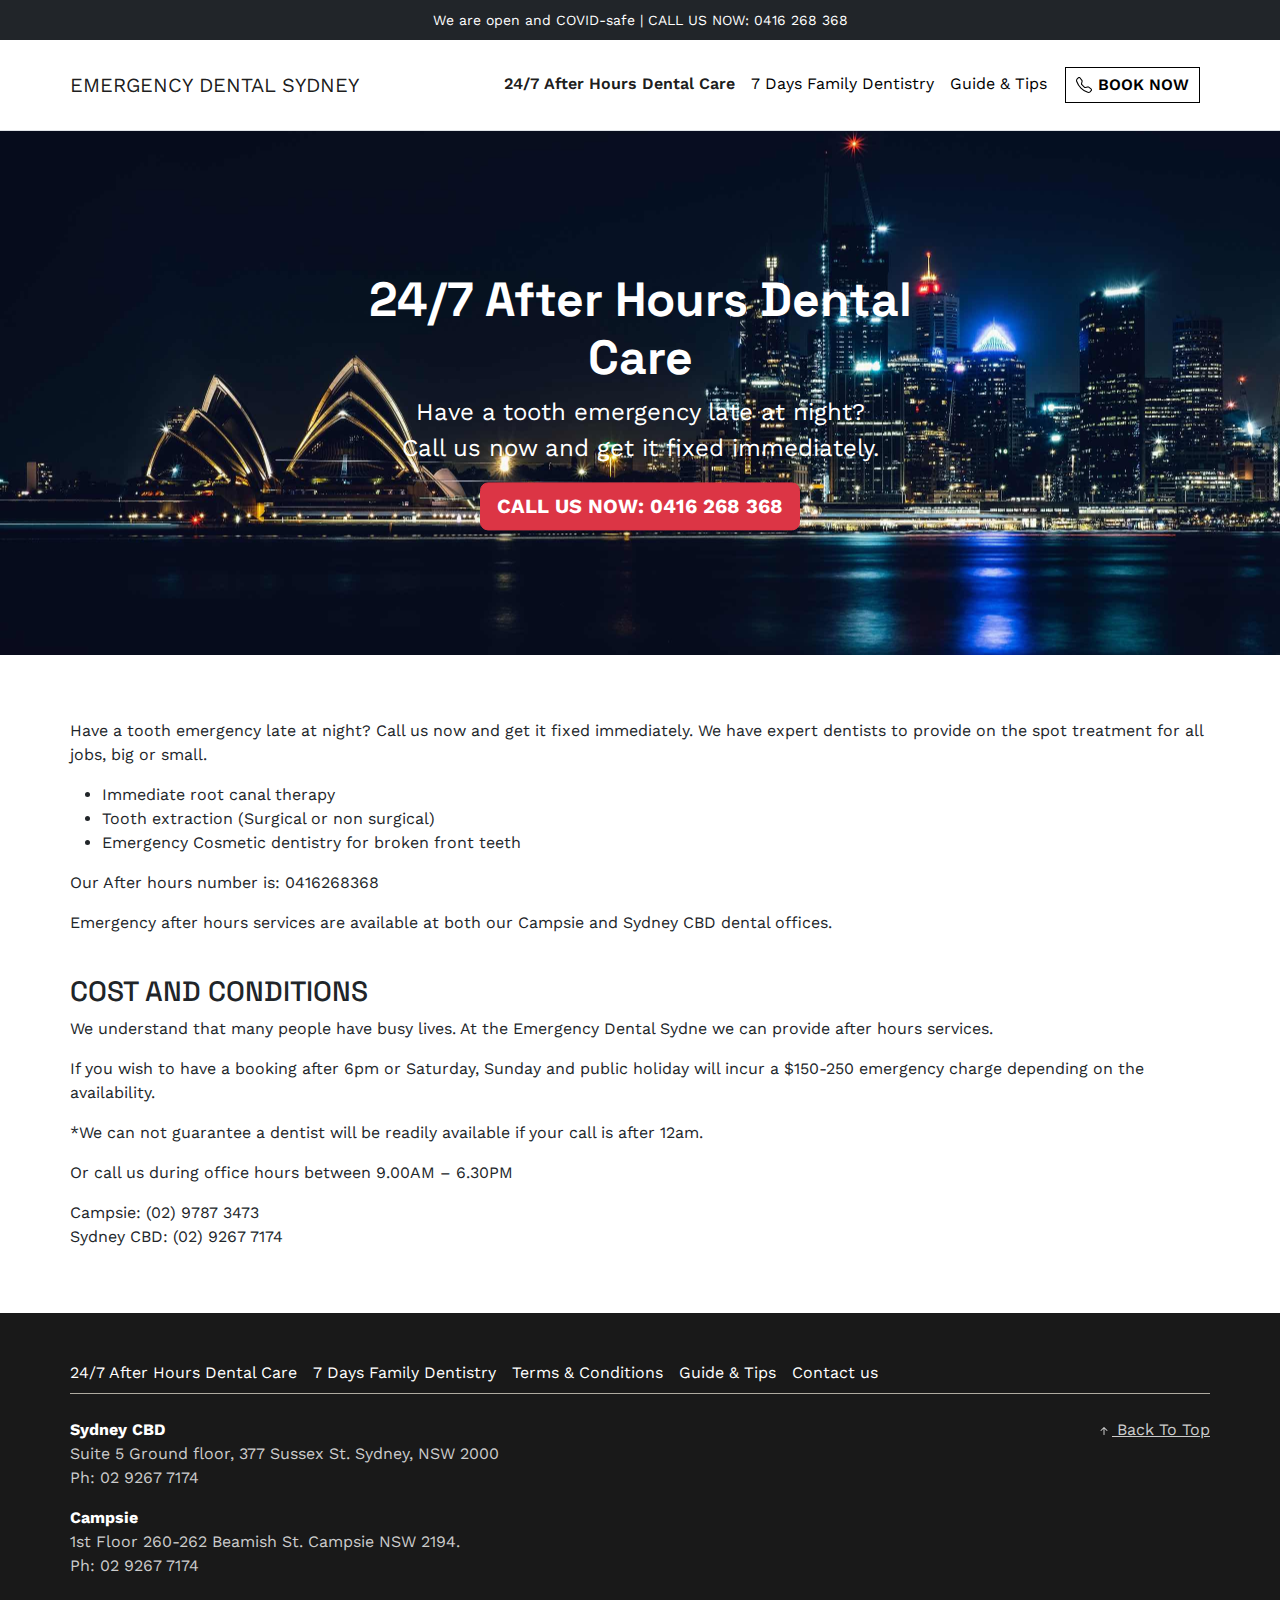
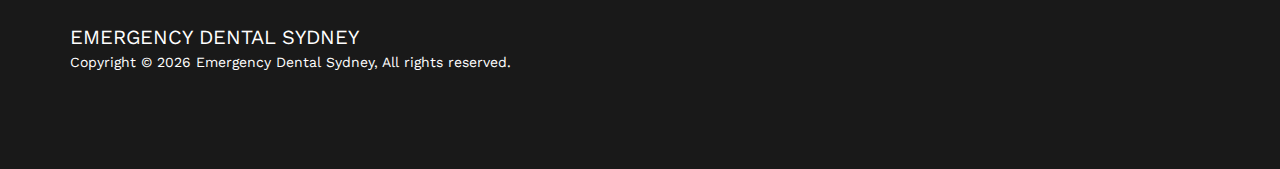
==== index.html @ 26664f51 "Remove swiper js" ====
<!DOCTYPE html>
<html lang="en" prefix="og: http://ogp.me/ns#">
  <head>
    <meta charset="utf-8">
    <meta name="viewport" content="width=device-width, initial-scale=1, shrink-to-fit=no">
    <!-- Site info -->
    <title>Emergency Dental Sydney</title>
    <meta property="og:title" content="Emergency Dental Sydney" />
    <meta property="og:site_name" content="Emergency Dental Sydney" />
    <meta property="og:description" name="description" content="Write an awesome description for your new site here. You can edit this line in _config.yml. It will appear in your document head meta (for Google search results) and in your feed.xml site description." />
    <meta property="og:url" content="https://emergencydentalsydney.com.au/" />
    <meta property="og:type" content="" />
    <meta name="twitter:card" content="summary"/>
    <link rel="canonical" href="https://emergencydentalsydney.com.au/" />
    <!-- Begin Jekyll SEO tag v2.8.0 -->
    <title>Emergency Dental Sydney | Write an awesome description for your new site here. You can edit this line in _config.yml. It will appear in your document head meta (for Google search results) and in your feed.xml site description.</title>
    <meta name="generator" content="Jekyll v4.2.2" />
    <meta property="og:title" content="Emergency Dental Sydney" />
    <meta property="og:locale" content="en_US" />
    <meta name="description" content="Write an awesome description for your new site here. You can edit this line in _config.yml. It will appear in your document head meta (for Google search results) and in your feed.xml site description." />
    <meta property="og:description" content="Write an awesome description for your new site here. You can edit this line in _config.yml. It will appear in your document head meta (for Google search results) and in your feed.xml site description." />
    <link rel="canonical" href="https://emergencydentalsydney.com.au/" />
    <meta property="og:url" content="https://emergencydentalsydney.com.au/" />
    <meta property="og:site_name" content="Emergency Dental Sydney" />
    <meta property="og:type" content="website" />
    <meta name="twitter:card" content="summary" />
    <meta property="twitter:title" content="Emergency Dental Sydney" />
    <script type="application/ld+json">
      {"@context":"https://schema.org","@type":"WebSite","description":"Write an awesome description for your new site here. You can edit this line in _config.yml. It will appear in your document head meta (for Google search results) and in your feed.xml site description.","headline":"Emergency Dental Sydney","name":"Emergency Dental Sydney","url":"https://emergencydentalsydney.com.au/"}
    </script>
    <!-- End Jekyll SEO tag -->
    <meta property="og:image" content="https://emergencydentalsydney.com.au/assets/brand/thumbnail.png">
    <link rel="apple-touch-icon" href="https://emergencydentalsydney.com.au/assets/brand/apple-touch-icon.png">
    <link rel="shortcut icon" href="https://emergencydentalsydney.com.au/assets/brand/favicon.png">
    <!-- Style -->
    <link rel="stylesheet" href="./assets/styles/bootstrap.min.css?v=5.2.2">
    <link rel="stylesheet" href="./assets/styles/style.css?v=1673705295">
    <meta name="robots" content="noindex, nofollow"><!-- Google tag (gtag.js) -->
    <script async src="https://www.googletagmanager.com/gtag/js?id="></script>
    <script>
      window.dataLayer = window.dataLayer || [];
      function gtag() { dataLayer.push(arguments); }
      gtag('js', new Date());
      gtag('config', '');
    </script>
  </head>
  <body id="top" class="  " data-title="" data-template="home">
    <!-- TOP HEADER USP -->
    <div class="top-header-usp navbar navbar-dark bg-dark">
      <div class="container">
        <a class="nav-link text-white m-auto" href="#"><small>We are open and COVID-safe | CALL US NOW: 0416 268 368</small></a>
      </div>
    </div>
  </div>
  <!-- /.top-header-usp -->
  <!-- GLOBAL HEADER -->
  <header id="globalHeader" class="navbar navbar-expand-xl py-4 border-bottom" aria-label="navbar">
    <div class="container">
      <!-- Logo -->
      <div class="navbar-header">
        <a class="navbar-brand" href="https://emergencydentalsydney.com.au">
          <!-- <img class="navbar-brand-logo" src="./assets/brand/logo.png?v1673705295" width="120" height="" alt="Emergency Dental Sydney"> -->
          <strong>Emergency Dental Sydney</strong>
        </a>
      </div>
      <!-- /.navbar-header -->
      <!-- Mobile menu trigger -->
      <button class="navbar-toggler" type="button" data-bs-toggle="offcanvas" data-bs-target="#globalHeaderNav" aria-controls="globalHeaderNav">
        <span class="navbar-toggler-icon"></span>
      </button>
      <!-- Global Navigation -->
      <nav id="globalHeaderNav" class="offcanvas offcanvas-end" tabindex="-1"  aria-labelledby="globalHeaderNavLabel">
        <div class="offcanvas-header">
          <a class="navbar-brand offcanvas-title" id="globalHeaderNavLabel" href="https://emergencydentalsydney.com.au">Emergency Dental Sydney</a>
          <button type="button" class="btn-close" data-bs-dismiss="offcanvas" aria-label="Close"></button>
        </div>
        <!-- /.offcanvas-header -->
        <div class="offcanvas-body">
          <ul class="navbar-nav justify-content-end flex-grow-1">
            <li class="nav-item"  data-active-item="active" ><a class="nav-link" href="/">24/7 After Hours Dental Care</a></li>
            <li class="nav-item" ><a class="nav-link" href="/services/">7 Days Family Dentistry</a></li>
            <li class="nav-item" ><a class="nav-link" href="/support/">Guide &amp; Tips</a></li>
            <li class="nav-item" ><a class="nav-link" href="/contact/">Contact us</a></li>
          </ul>
          <!-- <a class="nav-link booking" href="tel:+61416268368">Book Now</a> -->
        </div>
        <!-- /.offcanvas-body -->
      </nav><!-- /.offcanvas -->
    </div>
    <!-- /.container -->
  </header>
  <style>
    [data-template="home"] .navbar .nav-item__home a,
    .navbar [data-active-item="active"] a {
      color: var(--bs-navbar-active-color);
    }
  </style>
  <div id="masterWrap" class="master-wrap">
    <main id="main" class="main">
      <div class="home-content">
        <div class="home-hero">
          <div class="container">
            <div class="home-hero__text-box">
              <h1 class="display-5 fw-bold">24/7 After Hours Dental Care</h1>
              <p class="fs-4">Have a tooth emergency late at night? <br>
                 Call us now and get it fixed immediately.</p>
              <a class="btn btn-danger btn-lg" href="tel:+416268368"><strong>CALL US NOW: 0416 268 368</strong></a>
            </div>
          </div>
          <figure class="home-hero__background">
            <img class="image_01" src="/assets/images/eds-home-banner-01.jpg" width=" 100%"alt="Sydney">
            <!-- <img class="image_02" src="/assets/images/eds-home-banner-02.jpg" width=" 100%"alt="Sydney"> -->
          </figure>
        </div>
        <div class="container py-5">
          <p>Have a tooth emergency late at night? Call us now and get it fixed immediately. We have expert dentists to provide on the spot treatment for all jobs, big or small.</p>
          <ul>
            <li>Immediate root canal therapy</li>
            <li>Tooth extraction  (Surgical or non surgical)</li>
            <li>Emergency Cosmetic dentistry for broken front teeth</li>
          </ul>
          <p>Our After hours number is: 0416268368</p>
          <p>Emergency after hours services are available at both our Campsie and Sydney CBD dental offices.</p>
          <br>
          <h3>COST AND CONDITIONS</h3>
          <p>We understand that many people have busy lives. At the Emergency Dental Sydne we can provide after hours services.</p>
          <p>If you wish to have a booking after 6pm or Saturday, Sunday and public holiday will incur a $150-250 emergency charge depending on the availability.</p>
          <p>*We can not guarantee a dentist will be readily available if your call is after 12am.</p>
          <p>Or call us during office hours between 9.00AM – 6.30PM</p>
          <p>Campsie: (02) 9787 3473<br>
            Sydney CBD: (02) 9267 7174</p>
        </div>
      </div>
      <!-- /.home-content -->
    </main><!-- /#master-wrap -->
  </div>
  <!-- /#master-wrap -->
  <footer id="globalFooter" class="globalFooter py-5 ma-5">
    <div class="globalFooter__container container">
      <div class="row">
        <div class="col-12">
          <div class="footer-menu">
            <ul class="nav globalFooter__nav">
              <li class="nav-item"><a class="nav-link px-2" href="/"  data-active-item="active" >24/7 After Hours Dental Care</a></li>
              <li class="nav-item"><a class="nav-link px-2" href="/services/" >7 Days Family Dentistry</a></li>
              <li class="nav-item"><a class="nav-link px-2" href="/terms/" >Terms &amp; Conditions</a></li>
              <li class="nav-item"><a class="nav-link px-2" href="/support/" >Guide &amp; Tips</a></li>
              <li class="nav-item"><a class="nav-link px-2" href="/contact/" >Contact us</a></li>
            </ul>
          </div>
        </div>
      </div>
      <!-- /.row -->
    </div>
    <!-- /.container -->
    <div class="container">
      <div class="col-12 border-top py-4 my-2">
        <div class="row">
          <div class="globalFooter__note col-lg-8">
            <address class="address__sydney">
              <strong>Sydney CBD</strong><br>
              Suite 5 Ground floor, 377 Sussex St. Sydney, NSW 2000<br>
              Ph: 02 9267 7174
            </address>
            <address class="address__campsie">
              <strong>Campsie</strong><br>
              1st Floor 260-262 Beamish St. Campsie NSW 2194.<br>
              Ph: 02 9267 7174
            </address>
            <a class="footer-logo" href="https://emergencydentalsydney.com.au">Emergency Dental Sydney</a>
            <p class="site-copyright">Copyright &copy; <script>
                document.write(/\d{4}/.exec(Date())[0])
              </script> Emergency Dental Sydney<span>, All rights reserved.</span></p>
          </div>
          <div class="globalFooter__backTop col-lg-4 text-center text-lg-end">
            <a href="#top">
              <svg xmlns="http://www.w3.org/2000/svg" width="16" height="16" fill="currentColor" class="bi bi-arrow-up-short" viewBox="0 0 16 16">
                <path fill-rule="evenodd" d="M8 12a.5.5 0 0 0 .5-.5V5.707l2.146 2.147a.5.5 0 0 0 .708-.708l-3-3a.5.5 0 0 0-.708 0l-3 3a.5.5 0 1 0 .708.708L7.5 5.707V11.5a.5.5 0 0 0 .5.5z"/>
              </svg>
              Back To Top
            </a>
          </div>
        </div>
        <!-- /.row -->
      </div>
    </div>
    <!-- /.container -->
  </footer>
  <!-- Vendor Scripts -->
  <script src="./assets/scripts/vendor/bootstrap.min.js" type="text/javascript" charset="utf-8"></script>
  <!-- Animation -->
  <script src="./assets/scripts/vendor/aos.js" type="text/javascript" charset="utf-8"></script>
  <script src="./assets/scripts/vendor/rellax.min.js" type="text/javascript" charset="utf-8"></script>
  <script src="./assets/scripts/vendor/smooth-scroll.min.js" type="text/javascript" charset="utf-8"></script>
  <!-- Lazyload -->
  <script src="./assets/scripts/vendor/lazyload.min.js" type="text/javascript" charset="utf-8"></script>
  <!-- Custom Script -->
  <script src="./assets/scripts/main.js?v1673705295" type="text/javascript" charset="utf-8"></script>
</body>
</html>
---- assets/styles/style.css ----
@import url("https://fonts.googleapis.com/css2?family=DM+Sans:wght@400;700&family=Space+Grotesk:wght@300;400;600&family=Work+Sans:wght@400;600&display=swap");
body {
font-family: 'Work Sans', sans-serif;
}
h1, h2, h3, h4, h5, h6,
.global-logo, .navbar-toggler {
font-family: 'Space Grotesk', sans-serif;
}
/* ==========================================================================
GUIDE
===========================================================================
WebP: Does not work on Safari 15. Only Big Sur+ will work.
Must include <type="image/webp"> to make fallback working
  <type="image/jpeg"> is correct one, <type="image/jpg"> does not work on Safari.
      Responsive image treatment:
      !Only use WebP for large desktop screen.
      1. max-width: Mobile - Always @2x and JPG. Old iOS does not load WebP.
      2. min-width: Large desktop - Use WebP for large image
      3. <img>:     Fallback - Use high quality or @2x image. Only old browsers (and Safari) will load this.
      ========================================================================== */
      /* ==========================================================================
      BOOTSTRAP GRID SYSTEM OVERRIDE
      ===========================================================================
      Default: Breakpoint  |  Content width
      sm:         576px  |  540px
      md:         768px  |  720px
      lg:         992px  |  960px
      xl:        1200px  |  1140px
      xxl:       1400px  |  1320px
      Add-on:
      3xl:       1800px  |  1400px
      4xl:       2500px  |  1600px
      ========================================================================== */
      /* BREAKPOINT - !! this variables does not replace BS default !! */
      /* CONTENT WIDTH */
      /* CUSTOM GUTTER */
      .container, .container-fluid, .container-sm, .container-md, .container-lg, .container-xl, .container-xxl, .row, .row > * {
      --bs-gutter-x: 1.5rem;
      /* MOBILE */
      /* LARGE SCREEN */
      }
      @media only screen and (min-width: 992px) {
      .container, .container-fluid, .container-sm, .container-md, .container-lg, .container-xl, .container-xxl, .row, .row > * {
      --bs-gutter-x: 2rem;
      }
      }
      @media only screen and (min-width: 2400px) {
      .container, .container-fluid, .container-sm, .container-md, .container-lg, .container-xl, .container-xxl, .row, .row > * {
      --bs-gutter-x: 2rem;
      }
      }
      /* CONTAINER SIDE PADDING */
      .container, .container-fluid, .container-sm, .container-md, .container-lg, .container-xl, .container-xxl {
      padding-right: calc(var(--bs-gutter-x) * 1);
      padding-left: calc(var(--bs-gutter-x) * 1);
      }
      /* CUSTOM CONTAINER WIDTH
      ========================================================================== */
      @media only screen and (min-width: 768px) {
      .container, .container-sm, .container-md {
      max-width: calc(720px + (var(--bs-gutter-x) * 2));
      }
      }
      @media only screen and (min-width: 992px) {
      .container, .container-sm, .container-md, .container-lg {
      max-width: calc(960px + (var(--bs-gutter-x) * 2));
      }
      }
      @media only screen and (min-width: 1200px) {
      .container, .container-sm, .container-md, .container-lg, .container-xl {
      max-width: calc(1140px + (var(--bs-gutter-x) * 2));
      }
      }
      @media only screen and (min-width: 1400px) {
      .container, .container-sm, .container-md, .container-lg, .container-xl, .container-xxl {
      max-width: calc(1140px + (var(--bs-gutter-x) * 2));
      }
      }
      @media only screen and (min-width: 1800px) {
      .container, .container-sm, .container-md, .container-lg, .container-xl, .container-xxl {
      max-width: calc(1140px + (var(--bs-gutter-x) * 2));
      }
      }
      @media only screen and (min-width: 2400px) {
      .container, .container-sm, .container-md, .container-lg, .container-xl, .container-xxl {
      max-width: calc(1140px + (var(--bs-gutter-x) * 2));
      }
      }
      /* ==========================================================================
      SCAFFOLDING
      ========================================================================== */
      html, body {
      -moz-osx-font-smoothing: grayscale;
      -webkit-font-smoothing: antialiased;
      }
      .clearfix::after {
      content: " ";
      clear: both;
      display: table;
      }
      .page-content {
      padding-top: 40px;
      padding-bottom: 40px;
      }
      /* ==========================================================================
      FOOTER
      ========================================================================== */
      .globalFooter__nav {
      display: block;
      width: 100%;
      text-align: center;
      }
      .globalFooter .socialLink__item {
      display: inline-block;
      }
      @media only screen and (min-width: 992px) {
      .globalFooter__nav {
      display: flex;
      margin: -0.5rem;
      width: auto;
      }
      }
      .footer-menu * {
      text-align: center;
      }
      .globalFooter {
      background: #191919;
      }
      .globalFooter .border-top {
      border-top-color: #AFABA1 !important;
      }
      .globalFooter__nav .nav-link {
      color: #FFF;
      }
      .globalFooter__nav .nav-link:hover {
      color: #FFF;
      }
      .globalFooter address {
      color: #CCC;
      }
      .globalFooter address strong {
      color: #FFF;
      }
      .globalFooter .site-copyright {
      color: #FFF;
      font-size: 14px;
      }
      .globalFooter__backTop a {
      color: #CCC;
      }
      .globalFooter .footer-logo {
      color: #FFF;
      display: inline-block;
      font-size: 1.25rem;
      font-weight: 400;
      margin-top: 28px;
      text-decoration: none;
      text-transform: uppercase;
      }
      /* ==========================================================================
      HEADER
      ========================================================================== */
      .navbar-brand {
      text-transform: uppercase;
      }
      .navbar-brand strong {
      font-weight: 400;
      }
      .navbar-toggler {
      border: 0;
      }
      .navbar-toggler:focus,
      .btn-close:focus {
      box-shadow: none;
      }
      .navbar-nav .nav-link {
      color: #000;
      position: relative;
      }
      .navbar-nav .nav-item[data-active-item="active"] .nav-link {
      font-weight: 600;
      }
      .navbar-nav .nav-item:last-child a {
      border: 1px solid;
      padding: 5px 10px;
      text-decoration: none;
      text-transform: uppercase;
      font-size: 0;
      }
      @media only screen and (min-width: 1200px) {
      .navbar-nav .nav-item:last-child a {
      margin: 3px 10px;
      }
      }
      .navbar-nav .nav-item:last-child a::after {
      content: "Book Now ";
      font-family: inherit;
      font-size: 1rem;
      font-weight: 600;
      }
      .navbar-nav .nav-item:last-child a::before {
      content: "";
      position: relative;
      top: 3px;
      margin-right: 6px;
      display: inline-block;
      width: 16px;
      height: 16px;
      background: url(../images/icons/telephone.svg) center center no-repeat;
      background-size: cover;
      }
      /* ==========================================================================
      HOME
      ========================================================================== */
      .home-hero {
      position: relative;
      overflow: hidden;
      min-height: 540px;
      }
      .home-hero__text-box {
      position: absolute;
      top: 50%;
      left: 50%;
      transform: translate(-50%, -50%);
      text-align: center;
      color: #FFF;
      max-width: 66.66666667%;
      margin: auto;
      }
      .home-hero__background {
      position: absolute;
      top: 0;
      left: 0;
      right: 0;
      bottom: 0;
      z-index: -1;
      }
      .home-hero__background__inner {
      width: 100%;
      height: 100%;
      }
      .home-hero__background img {
      position: absolute;
      top: 0;
      left: 0;
      right: 0;
      bottom: 0;
      -o-object-fit: cover;
         object-fit: cover;
      height: 100%;
      }
      /* ==========================================================================
      FAQ
      ========================================================================== */
      .accordion-heading {
      margin-top: 32px;
      margin-bottom: 16px;
      }
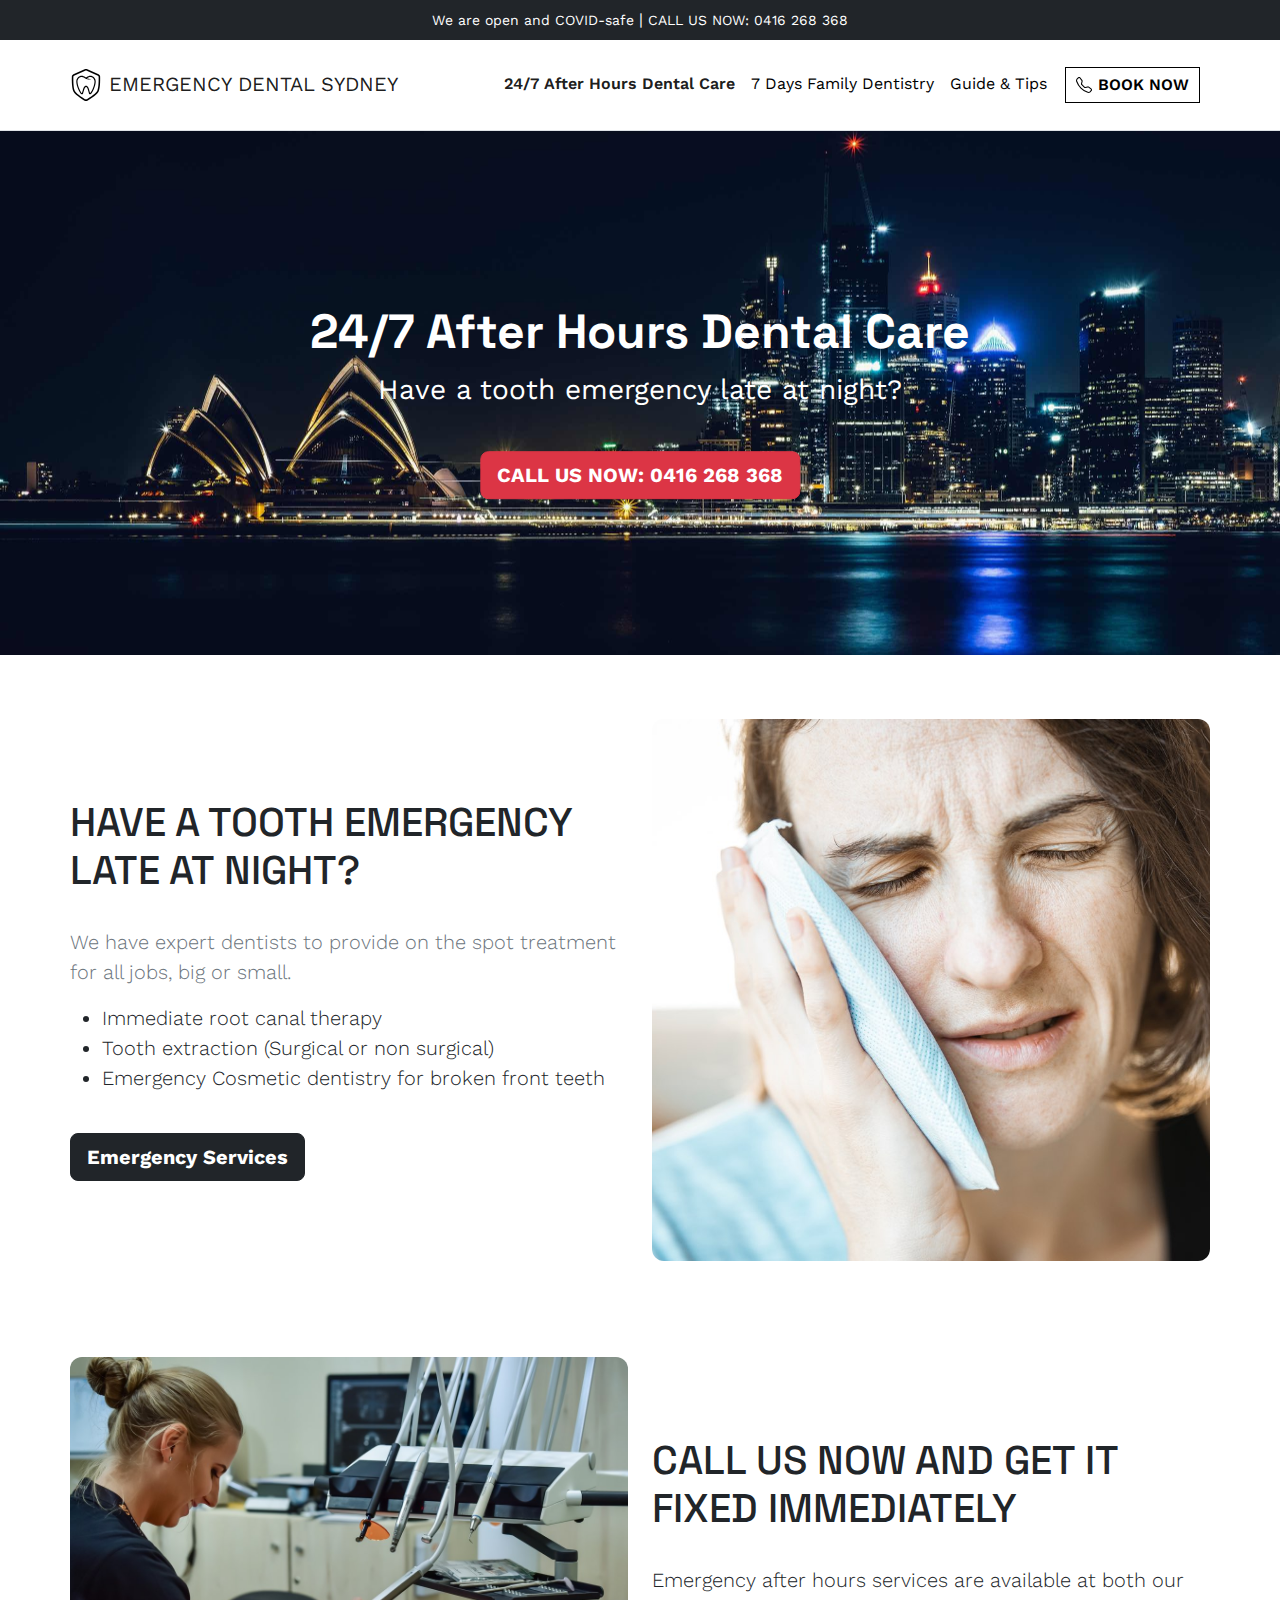
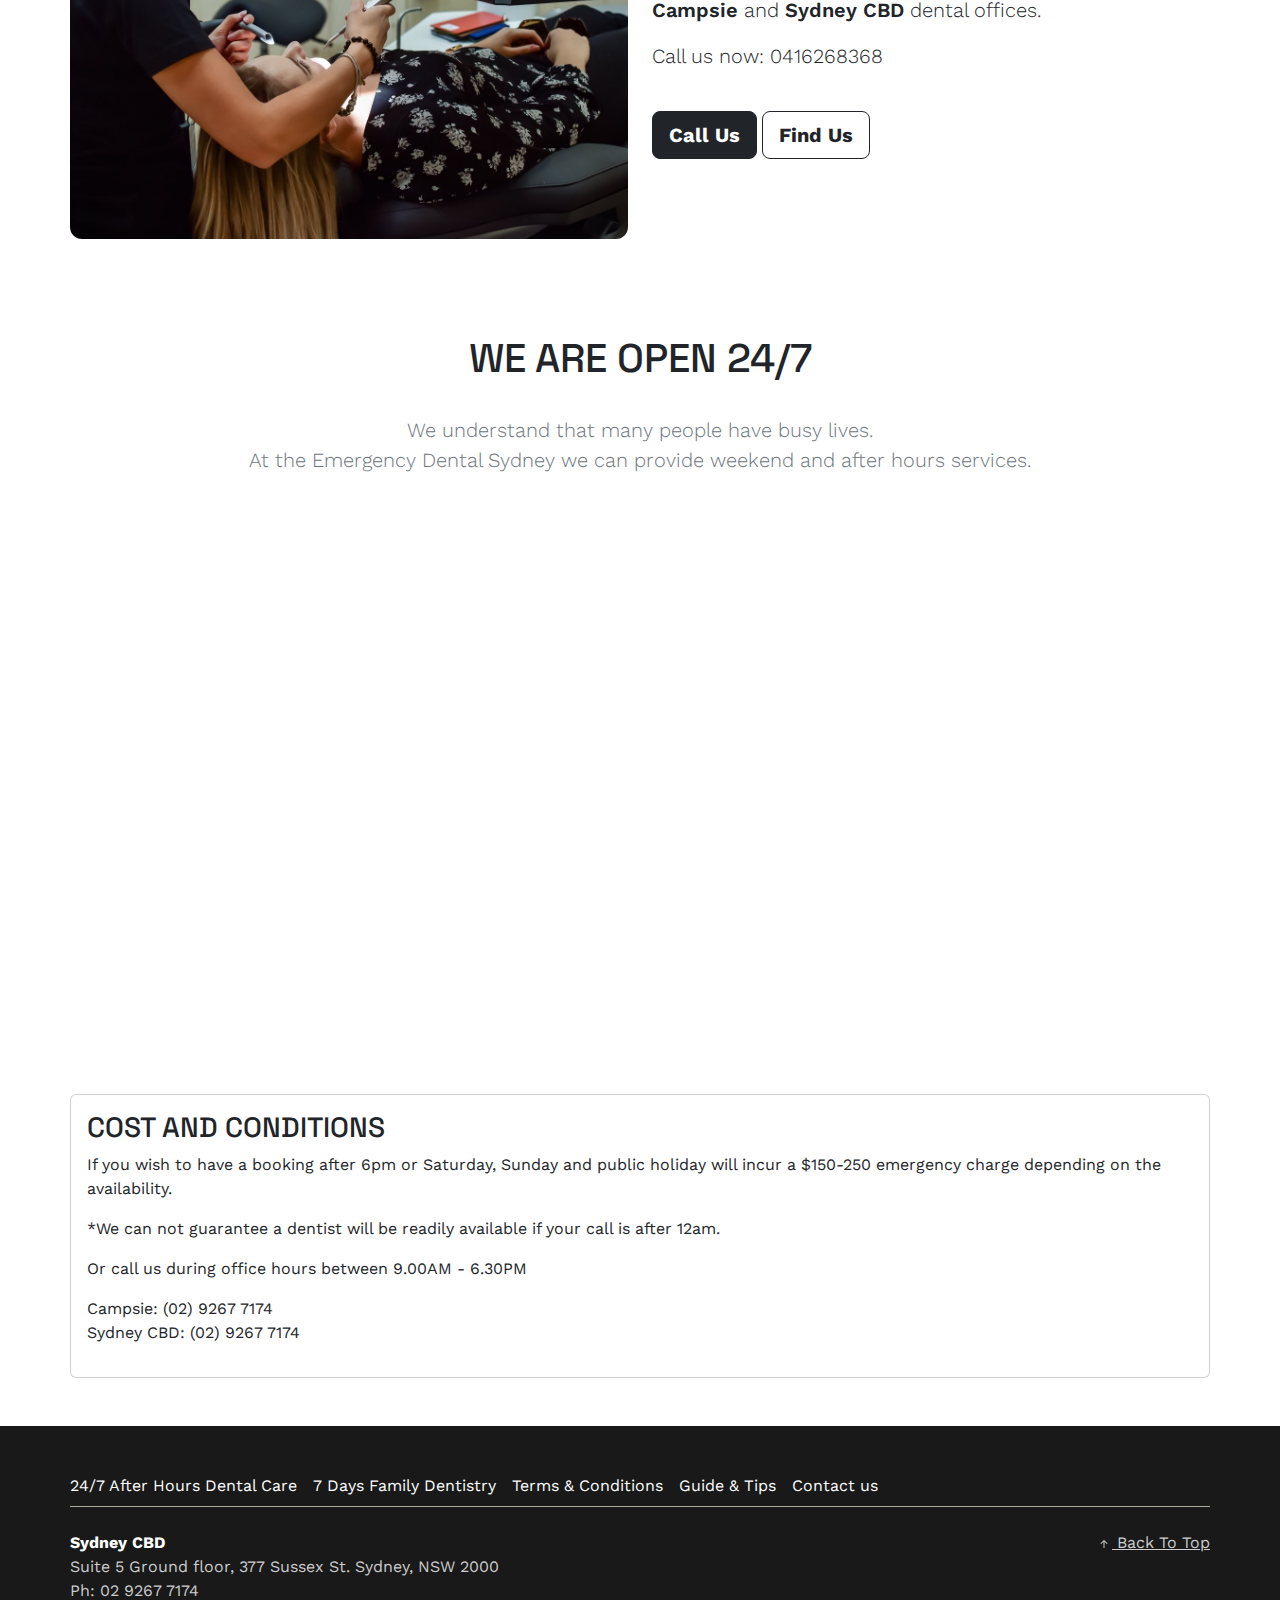
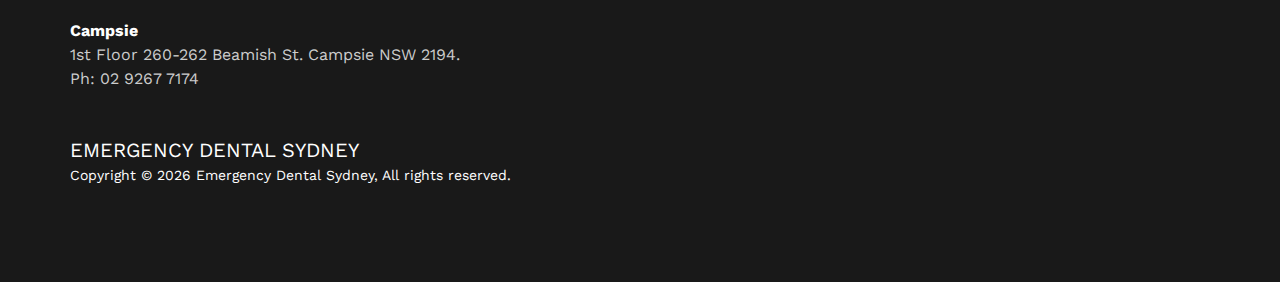
==== commit 9a7a2784: "Content update" ====
--- a/index.html
+++ b/index.html
@@ -7,18 +7,18 @@
     <title>Emergency Dental Sydney</title>
     <meta property="og:title" content="Emergency Dental Sydney" />
     <meta property="og:site_name" content="Emergency Dental Sydney" />
-    <meta property="og:description" name="description" content="Write an awesome description for your new site here. You can edit this line in _config.yml. It will appear in your document head meta (for Google search results) and in your feed.xml site description." />
+    <meta property="og:description" name="description" content="24/7 After Hours Dental Care, Campsie and Sydney CBD. Call us now on 0416 268 368" />
     <meta property="og:url" content="https://emergencydentalsydney.com.au/" />
     <meta property="og:type" content="" />
     <meta name="twitter:card" content="summary"/>
     <link rel="canonical" href="https://emergencydentalsydney.com.au/" />
     <!-- Begin Jekyll SEO tag v2.8.0 -->
-    <title>Emergency Dental Sydney | Write an awesome description for your new site here. You can edit this line in _config.yml. It will appear in your document head meta (for Google search results) and in your feed.xml site description.</title>
+    <title>Emergency Dental Sydney | 24/7 After Hours Dental Care, Campsie and Sydney CBD. Call us now on 0416 268 368</title>
     <meta name="generator" content="Jekyll v4.2.2" />
     <meta property="og:title" content="Emergency Dental Sydney" />
     <meta property="og:locale" content="en_US" />
-    <meta name="description" content="Write an awesome description for your new site here. You can edit this line in _config.yml. It will appear in your document head meta (for Google search results) and in your feed.xml site description." />
-    <meta property="og:description" content="Write an awesome description for your new site here. You can edit this line in _config.yml. It will appear in your document head meta (for Google search results) and in your feed.xml site description." />
+    <meta name="description" content="24/7 After Hours Dental Care, Campsie and Sydney CBD. Call us now on 0416 268 368" />
+    <meta property="og:description" content="24/7 After Hours Dental Care, Campsie and Sydney CBD. Call us now on 0416 268 368" />
     <link rel="canonical" href="https://emergencydentalsydney.com.au/" />
     <meta property="og:url" content="https://emergencydentalsydney.com.au/" />
     <meta property="og:site_name" content="Emergency Dental Sydney" />
@@ -26,7 +26,7 @@
     <meta name="twitter:card" content="summary" />
     <meta property="twitter:title" content="Emergency Dental Sydney" />
     <script type="application/ld+json">
-      {"@context":"https://schema.org","@type":"WebSite","description":"Write an awesome description for your new site here. You can edit this line in _config.yml. It will appear in your document head meta (for Google search results) and in your feed.xml site description.","headline":"Emergency Dental Sydney","name":"Emergency Dental Sydney","url":"https://emergencydentalsydney.com.au/"}
+      {"@context":"https://schema.org","@type":"WebSite","description":"24/7 After Hours Dental Care, Campsie and Sydney CBD. Call us now on 0416 268 368","headline":"Emergency Dental Sydney","name":"Emergency Dental Sydney","url":"https://emergencydentalsydney.com.au/"}
     </script>
     <!-- End Jekyll SEO tag -->
     <meta property="og:image" content="https://emergencydentalsydney.com.au/assets/brand/thumbnail.png">
@@ -34,7 +34,7 @@
     <link rel="shortcut icon" href="https://emergencydentalsydney.com.au/assets/brand/favicon.png">
     <!-- Style -->
     <link rel="stylesheet" href="./assets/styles/bootstrap.min.css?v=5.2.2">
-    <link rel="stylesheet" href="./assets/styles/style.css?v=1673705295">
+    <link rel="stylesheet" href="./assets/styles/style.css?v=1673731767">
     <meta name="robots" content="noindex, nofollow"><!-- Google tag (gtag.js) -->
     <script async src="https://www.googletagmanager.com/gtag/js?id="></script>
     <script>
@@ -48,18 +48,18 @@
     <!-- TOP HEADER USP -->
     <div class="top-header-usp navbar navbar-dark bg-dark">
       <div class="container">
-        <a class="nav-link text-white m-auto" href="#"><small>We are open and COVID-safe | CALL US NOW: 0416 268 368</small></a>
+        <a class="nav-link text-white m-auto" href="tel:+61416268368"><small>We are open and COVID-safe</small> <span>|</span> <small>CALL US NOW: 0416 268 368</small></a>
       </div>
     </div>
   </div>
   <!-- /.top-header-usp -->
   <!-- GLOBAL HEADER -->
   <header id="globalHeader" class="navbar navbar-expand-xl py-4 border-bottom" aria-label="navbar">
-    <div class="container">
+    <div class="container-xl">
       <!-- Logo -->
       <div class="navbar-header">
         <a class="navbar-brand" href="https://emergencydentalsydney.com.au">
-          <!-- <img class="navbar-brand-logo" src="./assets/brand/logo.png?v1673705295" width="120" height="" alt="Emergency Dental Sydney"> -->
+          <!-- <img class="navbar-brand-logo" src="./assets/brand/logo.png?v1673731767" width="120" height="" alt="Emergency Dental Sydney"> -->
           <strong>Emergency Dental Sydney</strong>
         </a>
       </div>
@@ -102,34 +102,98 @@
           <div class="container">
             <div class="home-hero__text-box">
               <h1 class="display-5 fw-bold">24/7 After Hours Dental Care</h1>
-              <p class="fs-4">Have a tooth emergency late at night? <br>
-                 Call us now and get it fixed immediately.</p>
+              <p class="fs-3">Have a tooth emergency late at night?</p>
+              <br>
               <a class="btn btn-danger btn-lg" href="tel:+416268368"><strong>CALL US NOW: 0416 268 368</strong></a>
             </div>
           </div>
           <figure class="home-hero__background">
-            <img class="image_01" src="/assets/images/eds-home-banner-01.jpg" width=" 100%"alt="Sydney">
-            <!-- <img class="image_02" src="/assets/images/eds-home-banner-02.jpg" width=" 100%"alt="Sydney"> -->
+            <img class="image_01" src="/assets/images/eds-home-banner-01.jpg" width="100%" alt="Sydney">
+            <!-- <img class="image_02" src="/assets/images/eds-home-banner-02.jpg" width="100%" alt="Sydney"> -->
           </figure>
         </div>
-        <div class="container py-5">
-          <p>Have a tooth emergency late at night? Call us now and get it fixed immediately. We have expert dentists to provide on the spot treatment for all jobs, big or small.</p>
-          <ul>
-            <li>Immediate root canal therapy</li>
-            <li>Tooth extraction  (Surgical or non surgical)</li>
-            <li>Emergency Cosmetic dentistry for broken front teeth</li>
-          </ul>
-          <p>Our After hours number is: 0416268368</p>
-          <p>Emergency after hours services are available at both our Campsie and Sydney CBD dental offices.</p>
-          <br>
-          <h3>COST AND CONDITIONS</h3>
-          <p>We understand that many people have busy lives. At the Emergency Dental Sydne we can provide after hours services.</p>
-          <p>If you wish to have a booking after 6pm or Saturday, Sunday and public holiday will incur a $150-250 emergency charge depending on the availability.</p>
-          <p>*We can not guarantee a dentist will be readily available if your call is after 12am.</p>
-          <p>Or call us during office hours between 9.00AM – 6.30PM</p>
-          <p>Campsie: (02) 9787 3473<br>
-            Sydney CBD: (02) 9267 7174</p>
-        </div>
+        <section class="home-section home-section-01 py-5">
+          <div class="container">
+            <div class="row">
+              <div class="col-md-6">
+                <div class="text-container">
+                  <h1>HAVE A TOOTH EMERGENCY LATE AT NIGHT?</h1>
+                  <br>
+                  <p class="lead text-muted">
+                    We have expert dentists to provide on the spot treatment for all jobs, big or small.
+                  </p>
+                  <ul class="lead">
+                    <li>Immediate root canal therapy</li>
+                    <li>Tooth extraction  (Surgical or non surgical)</li>
+                    <li>Emergency Cosmetic dentistry for broken front teeth</li>
+                  </ul>
+                  <br>
+                  <a class="btn btn-dark btn-lg" href="/services"><strong>Emergency Services</strong></a>
+                </div>
+              </div>
+              <div class="col-md-6">
+                <figure class="media-container">
+                  <img class="img-cover" src="/assets/images/toothache-01.jpg" alt="Toothache">
+                </figure>
+              </div>
+            </div>
+            <!-- /.row -->
+          </div>
+        </section>
+        <section class="home-section home-section-02 py-5">
+          <div class="container">
+            <div class="row">
+              <div class="col-md-6">
+                <figure class="media-container">
+                  <img class="img-cover" src="/assets/images/dentalcare-01.jpg" alt="Dental Care">
+                </figure>
+              </div>
+              <div class="col-md-6">
+                <div class="text-container">
+                  <h1>CALL US NOW AND GET IT FIXED IMMEDIATELY</h1>
+                  <br>
+                  <p class="lead">Emergency after hours services are available at both our <strong><a href=""></a>Campsie</strong> and <strong>Sydney CBD</strong> dental offices.</p>
+                  <p class="lead">Call us now: 0416268368</p>
+                  <br>
+                  <a class="btn btn-dark btn-lg" href="tel:+61416268368"><strong>Call Us</strong></a>
+                  <a class="btn btn-outline-dark btn-lg" href="/contact"><strong>Find Us</strong></a>
+                </div>
+              </div>
+            </div>
+            <!-- /.row -->
+          </div>
+        </section>
+        <section class="home-section home-section-03 py-5">
+          <div class="container text-center">
+            <h1>WE ARE OPEN 24/7</h1>
+            <br>
+            <p class="lead text-muted">We understand that many people have busy lives. <br>
+              At the Emergency Dental Sydney we can provide weekend and after hours services.</p>
+            <br>
+            <div class="row">
+              <div class="col-12 col-md-8 offset-md-2">
+                <div class="video-container">
+                  <iframe width="560" height="315" src="https://www.youtube.com/embed/UVoPBJF3yco" title="YouTube video player" frameborder="0" allow="accelerometer; autoplay; clipboard-write; encrypted-media; gyroscope; picture-in-picture; web-share" allowfullscreen></iframe>
+                </div>
+              </div>
+            </div>
+          </div>
+        </section>
+        <section class="home-section home-section-03 py-5">
+          <div class="container">
+            <div class="card">
+              <div class="card-body">
+                <h3>COST AND CONDITIONS</h3>
+                <p>If you wish to have a booking after 6pm or Saturday, Sunday and public holiday will incur a $150-250 emergency charge depending on the availability.</p>
+                <p>*We can not guarantee a dentist will be readily available if your call is after 12am.</p>
+                <p>Or call us during office hours between 9.00AM - 6.30PM</p>
+                <p>Campsie: (02) 9267 7174<br>
+                  Sydney CBD: (02) 9267 7174</p>
+              </div>
+            </div>
+          </div>
+          <!-- /.container -->
+        </section>
       </div>
       <!-- /.home-content -->
     </main><!-- /#master-wrap -->
@@ -195,6 +259,6 @@
   <!-- Lazyload -->
   <script src="./assets/scripts/vendor/lazyload.min.js" type="text/javascript" charset="utf-8"></script>
   <!-- Custom Script -->
-  <script src="./assets/scripts/main.js?v1673705295" type="text/javascript" charset="utf-8"></script>
+  <script src="./assets/scripts/main.js?v1673731767" type="text/javascript" charset="utf-8"></script>
 </body>
 </html>--- a/assets/styles/style.css
+++ b/assets/styles/style.css
@@ -35,13 +35,13 @@
       /* CONTENT WIDTH */
       /* CUSTOM GUTTER */
       .container, .container-fluid, .container-sm, .container-md, .container-lg, .container-xl, .container-xxl, .row, .row > * {
-      --bs-gutter-x: 1.5rem;
+      --bs-gutter-x: 1rem;
       /* MOBILE */
       /* LARGE SCREEN */
       }
       @media only screen and (min-width: 992px) {
       .container, .container-fluid, .container-sm, .container-md, .container-lg, .container-xl, .container-xxl, .row, .row > * {
-      --bs-gutter-x: 2rem;
+      --bs-gutter-x: 1.5rem;
       }
       }
       @media only screen and (min-width: 2400px) {
@@ -209,6 +209,54 @@
       background: url(../images/icons/telephone.svg) center center no-repeat;
       background-size: cover;
       }
+      .navbar-brand {
+      display: inline-block;
+      margin-top: -12px;
+      font-size: 1.25rem;
+      }
+      .navbar-brand::before {
+      content: "";
+      position: relative;
+      top: 10px;
+      margin-right: 0;
+      display: inline-block;
+      width: 32px;
+      height: 32px;
+      background: url(../images/molar-inside-a-shield-svgrepo-com.svg) center center no-repeat;
+      background-size: cover;
+      }
+      @media only screen and (max-width: 576px) {
+      .navbar-toggler-icon {
+      width: 1.25em;
+      height: 1.25em;
+      margin-right: -12px;
+      }
+      .navbar-brand {
+      font-size: 1rem;
+      }
+      .navbar-brand::before {
+      top: 9px;
+      width: 28px;
+      height: 28px;
+      }
+      }
+      @media only screen and (max-width: 374px) {
+      .navbar-brand {
+      font-size: 14px;
+      margin-right: 0;
+      }
+      }
+      /* ==========================================================================
+      TOP USP
+      ========================================================================== */
+      @media only screen and (max-width: 576px) {
+      .top-header-usp small {
+      display: block;
+      }
+      .top-header-usp span {
+      display: none;
+      }
+      }
       /* ==========================================================================
       HOME
       ========================================================================== */
@@ -224,6 +272,7 @@
       transform: translate(-50%, -50%);
       text-align: center;
       color: #FFF;
+      width: 100%;
       max-width: 66.66666667%;
       margin: auto;
       }
@@ -249,10 +298,47 @@
          object-fit: cover;
       height: 100%;
       }
+      @media only screen and (max-width: 576px) {
+      .home-hero__text-box .btn {
+      font-size: 14px;
+      }
+      }
       /* ==========================================================================
       FAQ
       ========================================================================== */
       .accordion-heading {
       margin-top: 32px;
       margin-bottom: 16px;
+      }
+      .img-cover {
+      width: 100%;
+      height: 100%;
+      -o-object-fit: cover;
+         object-fit: cover;
+      }
+      .home-section .text-container {
+      padding-top: 80px;
+      padding-bottom: 80px;
+      }
+      .home-section .media-container {
+      height: 100%;
+      margin: 0;
+      border-radius: 12px;
+      overflow: hidden;
+      }
+      .video-container {
+      position: relative;
+      padding-bottom: 56.25%;
+      margin-bottom: 60px;
+      }
+      .video-container iframe {
+      position: absolute;
+      top: 0;
+      left: 0;
+      width: 100%;
+      height: 100%;
+      }
+      .lead strong,
+      .lead b {
+      font-weight: 600;
       }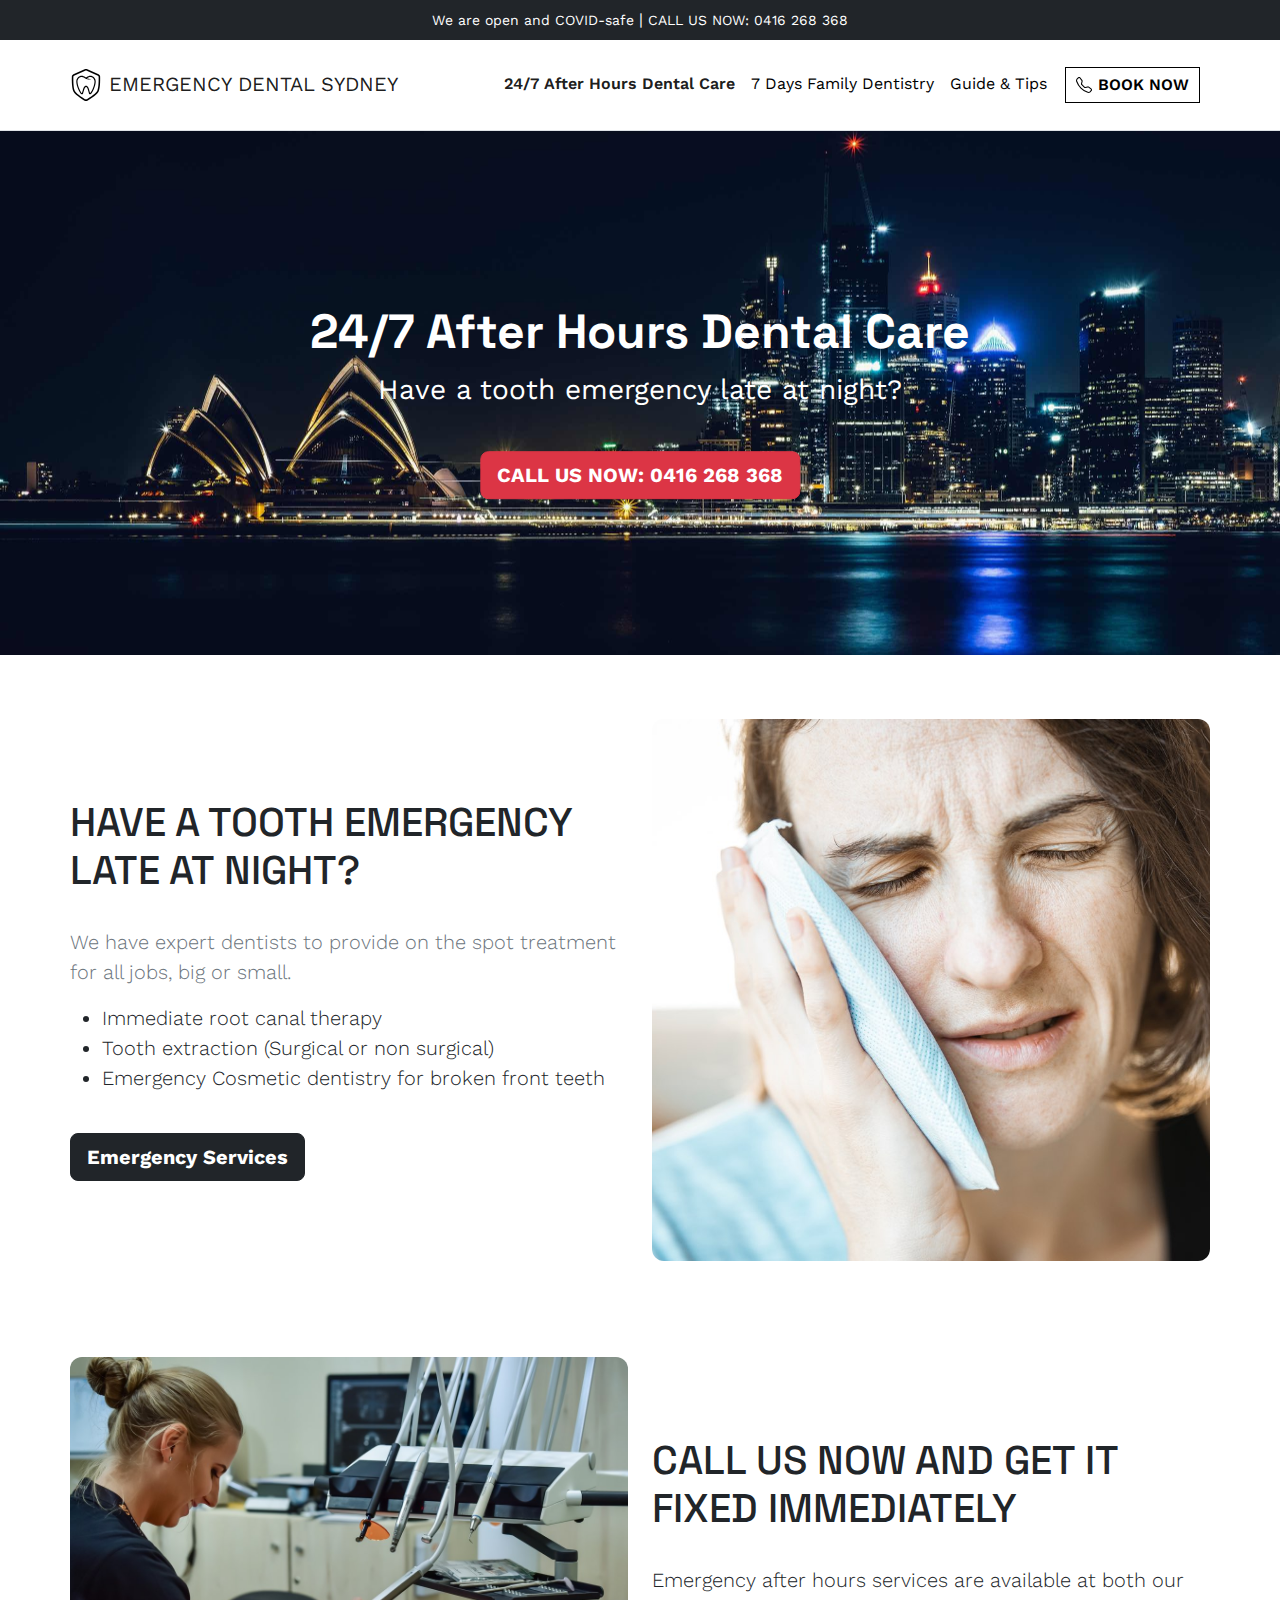
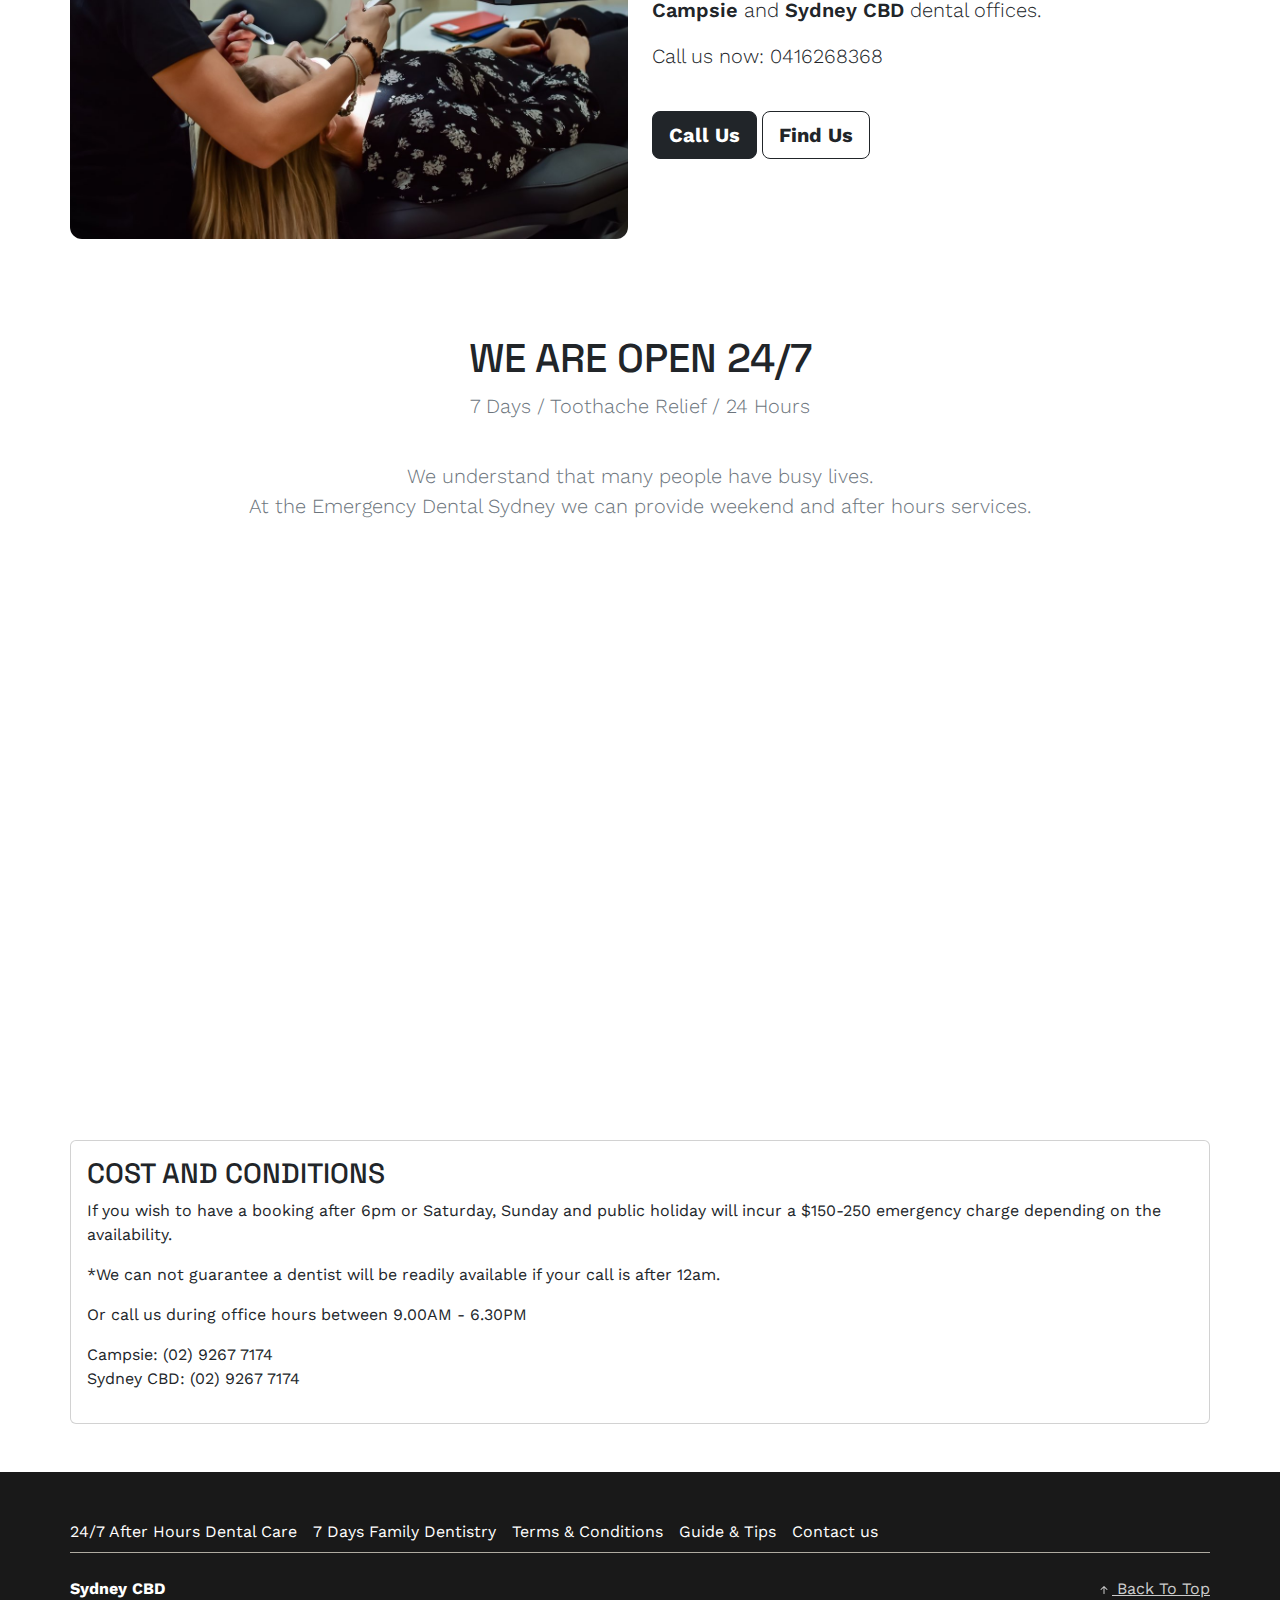
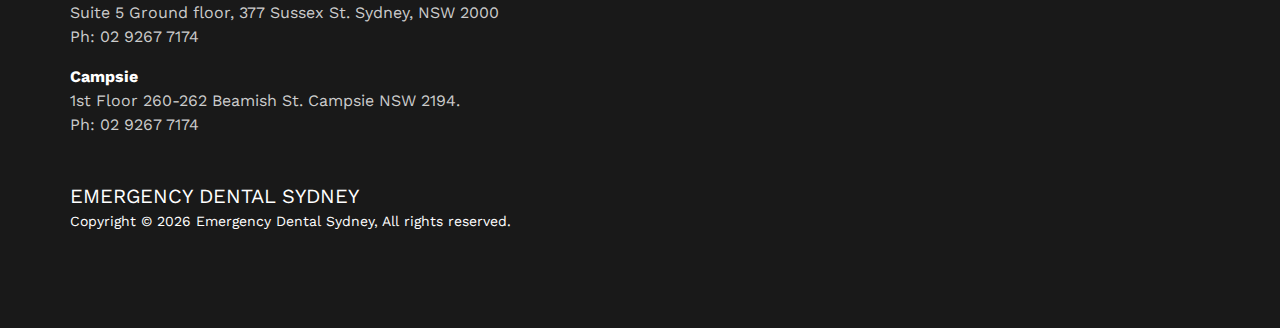
==== commit db789ede: "Homepage update" ====
--- a/index.html
+++ b/index.html
@@ -34,7 +34,7 @@
     <link rel="shortcut icon" href="https://emergencydentalsydney.com.au/assets/brand/favicon.png">
     <!-- Style -->
     <link rel="stylesheet" href="./assets/styles/bootstrap.min.css?v=5.2.2">
-    <link rel="stylesheet" href="./assets/styles/style.css?v=1673731767">
+    <link rel="stylesheet" href="./assets/styles/style.css?v=1673753747">
     <meta name="robots" content="noindex, nofollow"><!-- Google tag (gtag.js) -->
     <script async src="https://www.googletagmanager.com/gtag/js?id="></script>
     <script>
@@ -59,7 +59,7 @@
       <!-- Logo -->
       <div class="navbar-header">
         <a class="navbar-brand" href="https://emergencydentalsydney.com.au">
-          <!-- <img class="navbar-brand-logo" src="./assets/brand/logo.png?v1673731767" width="120" height="" alt="Emergency Dental Sydney"> -->
+          <!-- <img class="navbar-brand-logo" src="./assets/brand/logo.png?v1673753747" width="120" height="" alt="Emergency Dental Sydney"> -->
           <strong>Emergency Dental Sydney</strong>
         </a>
       </div>
@@ -166,6 +166,7 @@
         <section class="home-section home-section-03 py-5">
           <div class="container text-center">
             <h1>WE ARE OPEN 24/7</h1>
+            <p class="lead text-muted">7 Days / Toothache Relief / 24 Hours</p>
             <br>
             <p class="lead text-muted">We understand that many people have busy lives. <br>
               At the Emergency Dental Sydney we can provide weekend and after hours services.</p>
@@ -179,7 +180,7 @@
             </div>
           </div>
         </section>
-        <section class="home-section home-section-03 py-5">
+        <section class="home-section home-section-04 py-5">
           <div class="container">
             <div class="card">
               <div class="card-body">
@@ -259,6 +260,6 @@
   <!-- Lazyload -->
   <script src="./assets/scripts/vendor/lazyload.min.js" type="text/javascript" charset="utf-8"></script>
   <!-- Custom Script -->
-  <script src="./assets/scripts/main.js?v1673731767" type="text/javascript" charset="utf-8"></script>
+  <script src="./assets/scripts/main.js?v1673753747" type="text/javascript" charset="utf-8"></script>
 </body>
 </html>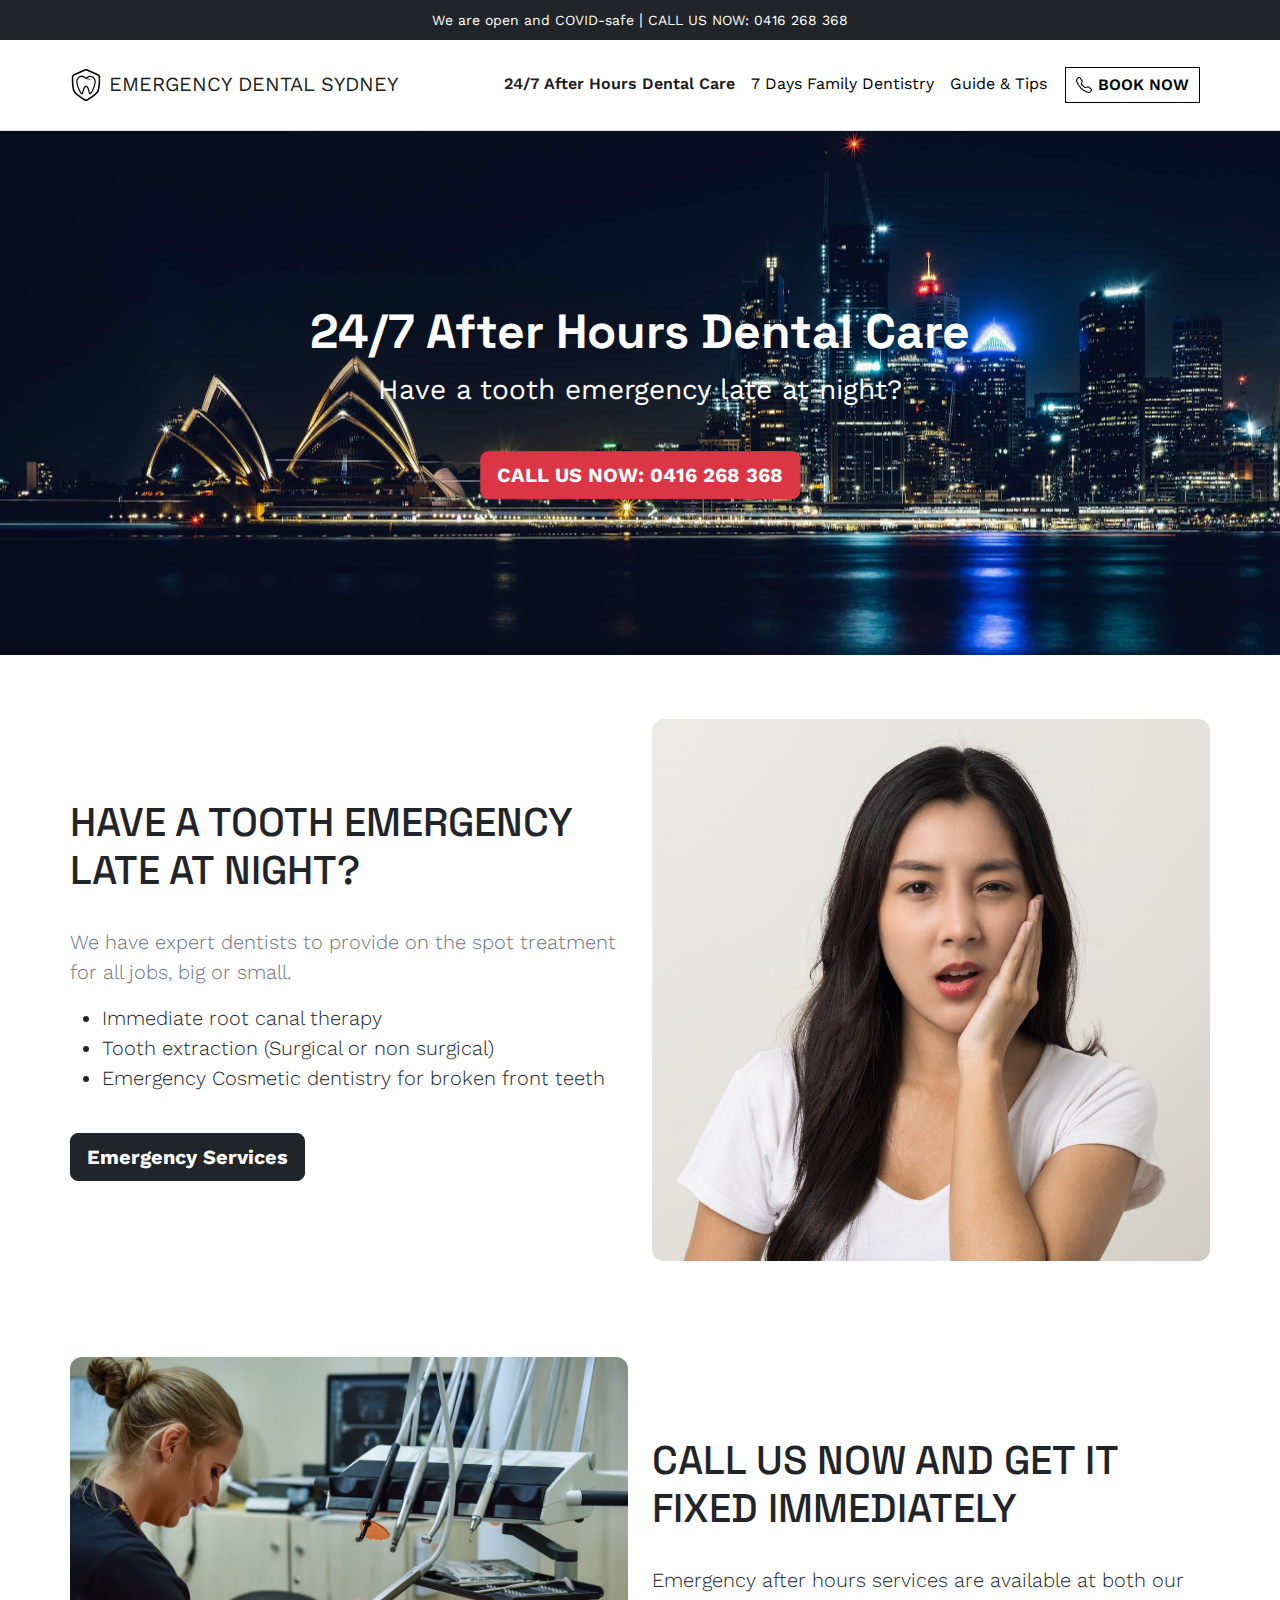
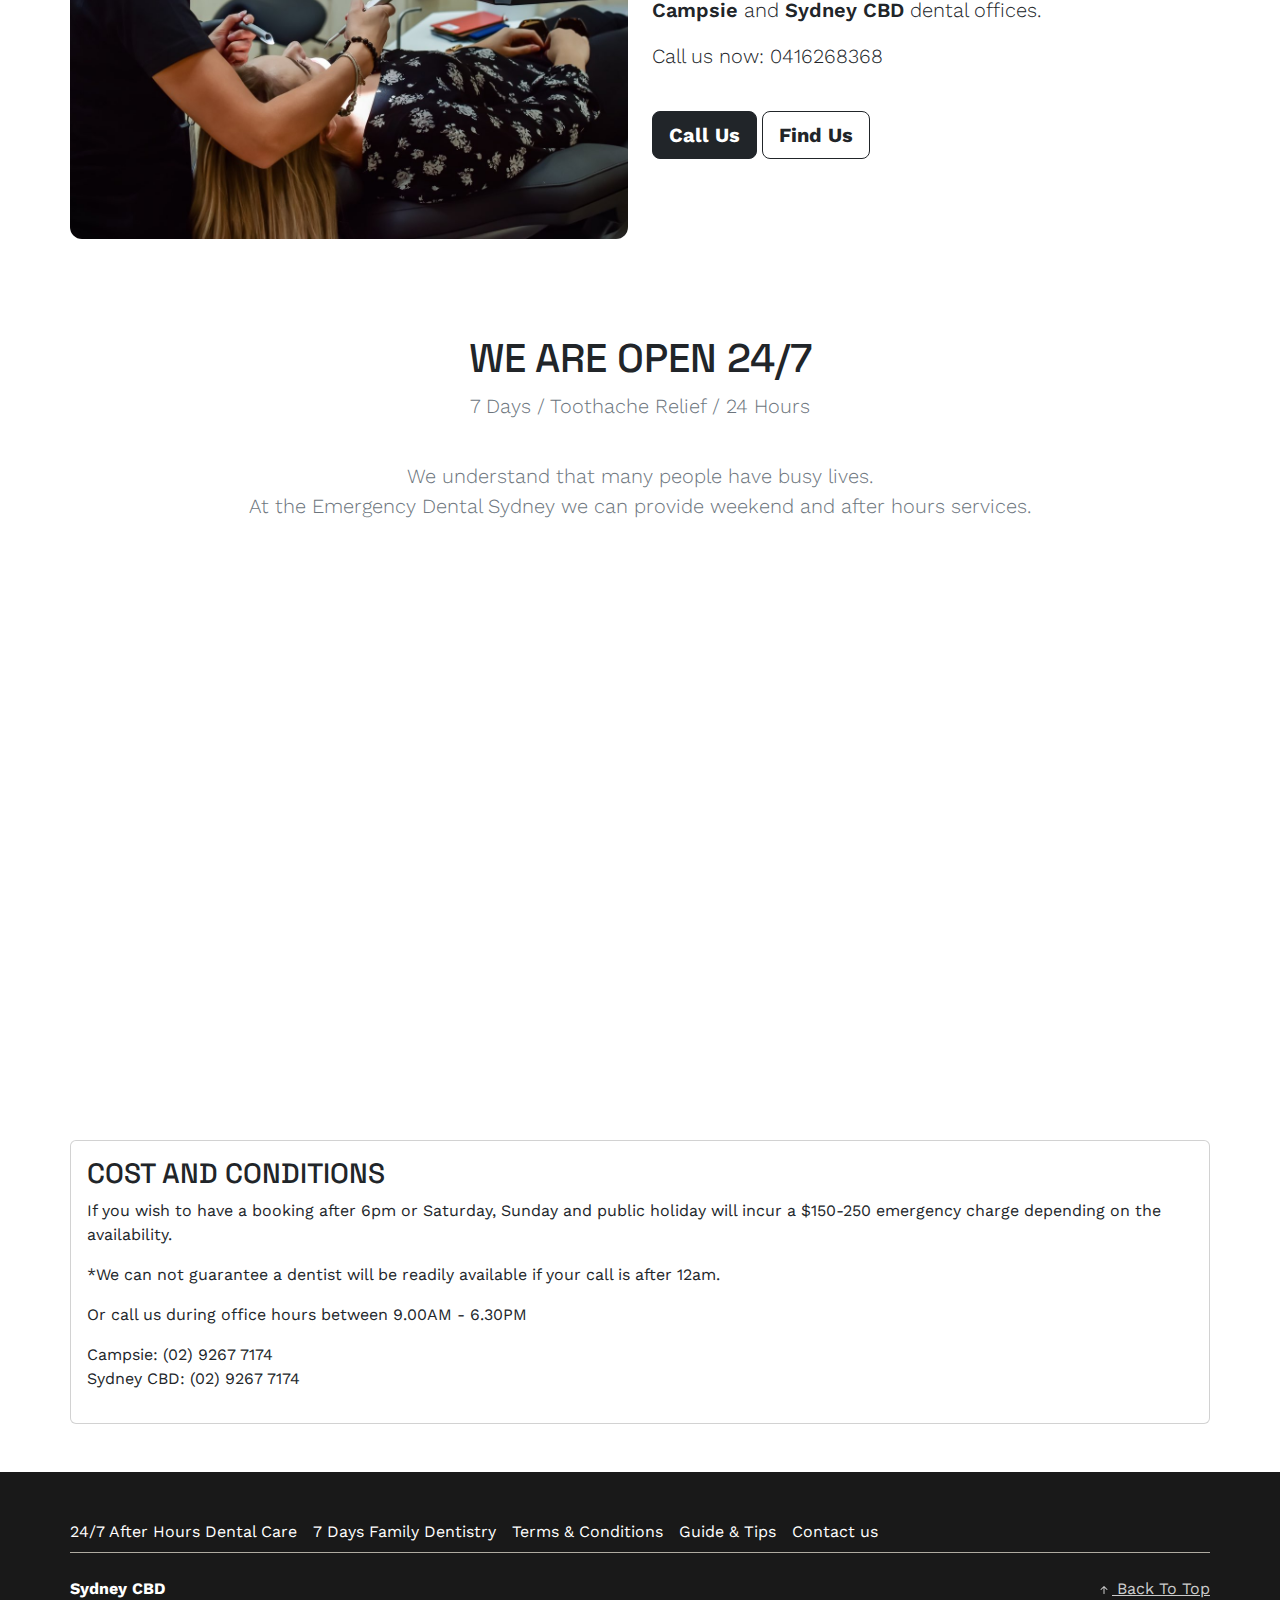
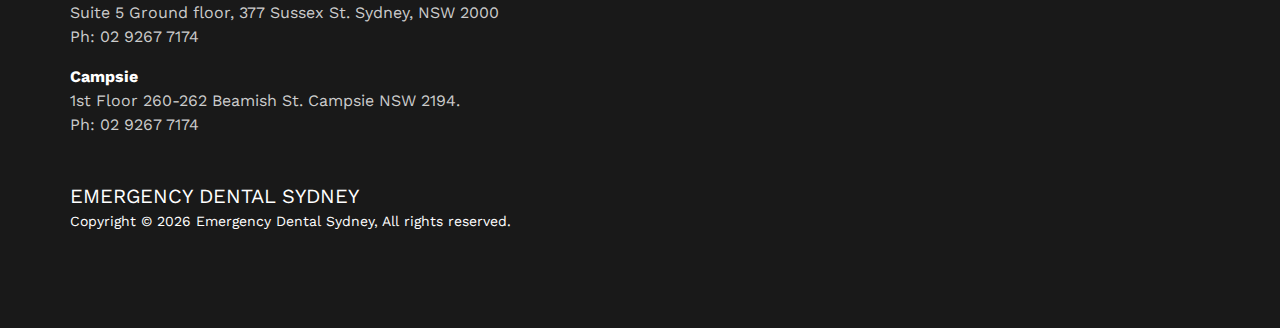
==== commit bbebb30e: "Image asset update" ====
--- a/index.html
+++ b/index.html
@@ -34,7 +34,7 @@
     <link rel="shortcut icon" href="https://emergencydentalsydney.com.au/assets/brand/favicon.png">
     <!-- Style -->
     <link rel="stylesheet" href="./assets/styles/bootstrap.min.css?v=5.2.2">
-    <link rel="stylesheet" href="./assets/styles/style.css?v=1673753747">
+    <link rel="stylesheet" href="./assets/styles/style.css?v=1674027127">
     <meta name="robots" content="noindex, nofollow"><!-- Google tag (gtag.js) -->
     <script async src="https://www.googletagmanager.com/gtag/js?id="></script>
     <script>
@@ -59,7 +59,7 @@
       <!-- Logo -->
       <div class="navbar-header">
         <a class="navbar-brand" href="https://emergencydentalsydney.com.au">
-          <!-- <img class="navbar-brand-logo" src="./assets/brand/logo.png?v1673753747" width="120" height="" alt="Emergency Dental Sydney"> -->
+          <!-- <img class="navbar-brand-logo" src="./assets/brand/logo.png?v1674027127" width="120" height="" alt="Emergency Dental Sydney"> -->
           <strong>Emergency Dental Sydney</strong>
         </a>
       </div>
@@ -133,7 +133,7 @@
               </div>
               <div class="col-md-6">
                 <figure class="media-container">
-                  <img class="img-cover" src="/assets/images/toothache-01.jpg" alt="Toothache">
+                  <img class="img-cover" src="/assets/images/toothache-02.jpg" alt="Toothache">
                 </figure>
               </div>
             </div>
@@ -260,6 +260,6 @@
   <!-- Lazyload -->
   <script src="./assets/scripts/vendor/lazyload.min.js" type="text/javascript" charset="utf-8"></script>
   <!-- Custom Script -->
-  <script src="./assets/scripts/main.js?v1673753747" type="text/javascript" charset="utf-8"></script>
+  <script src="./assets/scripts/main.js?v1674027127" type="text/javascript" charset="utf-8"></script>
 </body>
 </html>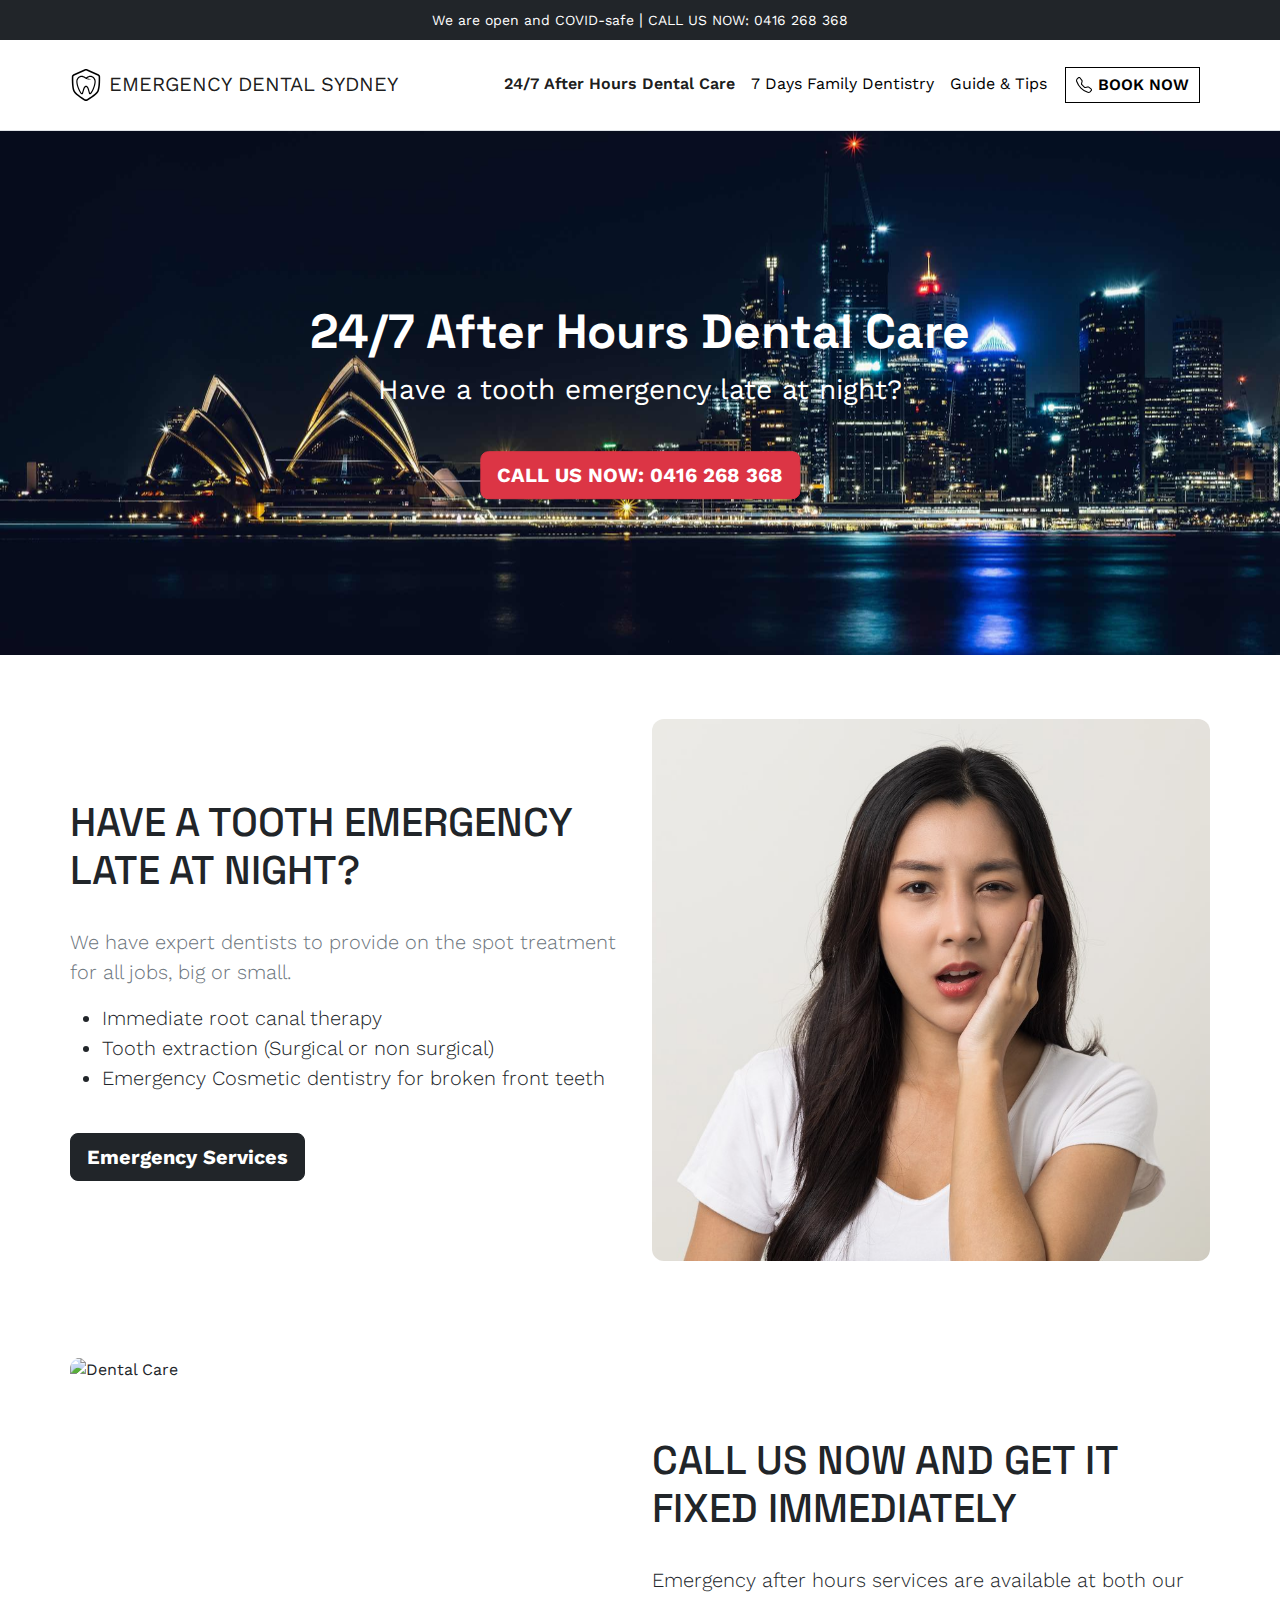
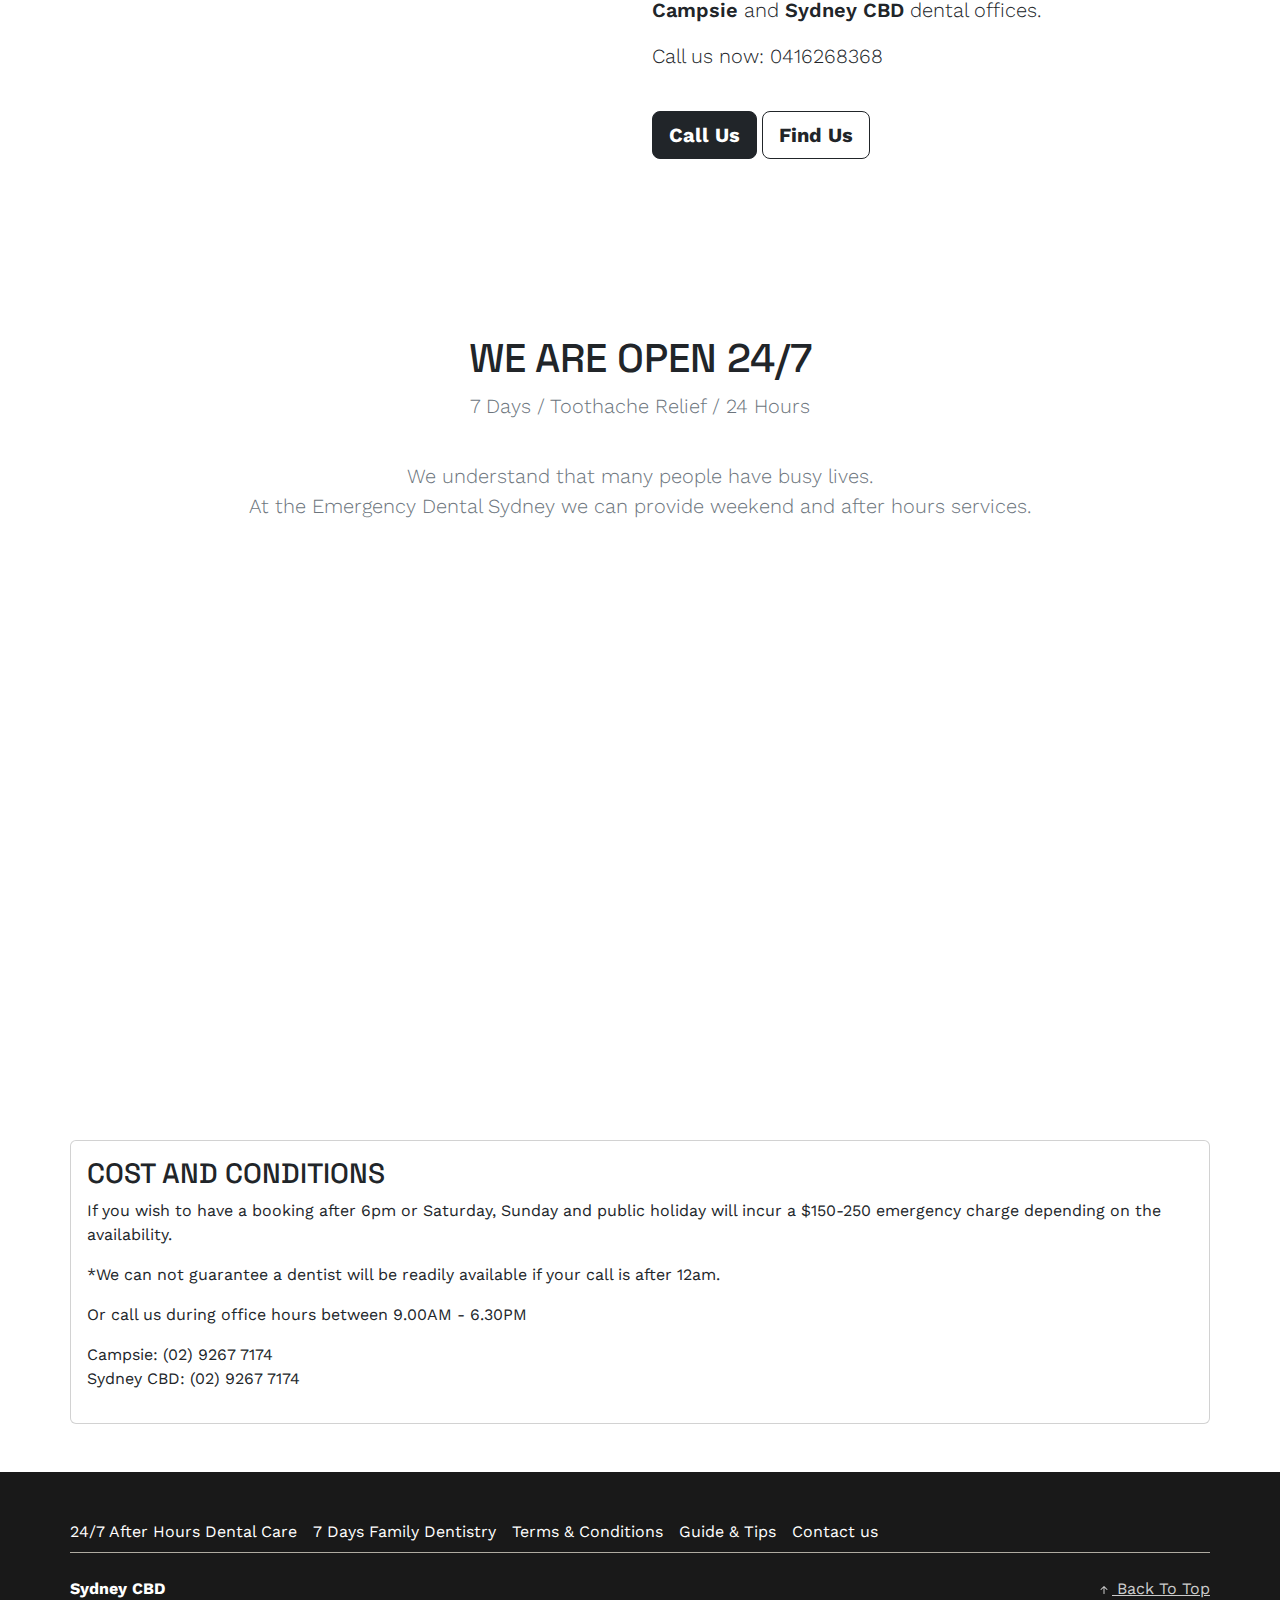
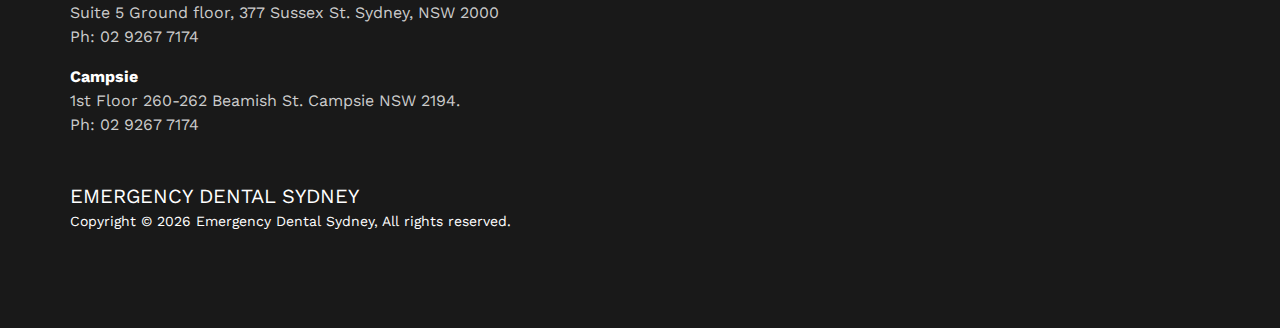
==== commit 27aba96d: "Homepage image change" ====
--- a/index.html
+++ b/index.html
@@ -34,14 +34,14 @@
     <link rel="shortcut icon" href="https://emergencydentalsydney.com.au/assets/brand/favicon.png">
     <!-- Style -->
     <link rel="stylesheet" href="./assets/styles/bootstrap.min.css?v=5.2.2">
-    <link rel="stylesheet" href="./assets/styles/style.css?v=1674027127">
-    <meta name="robots" content="noindex, nofollow"><!-- Google tag (gtag.js) -->
-    <script async src="https://www.googletagmanager.com/gtag/js?id="></script>
+    <link rel="stylesheet" href="./assets/styles/style.css?v=1674921764">
+    <!-- Google tag (gtag.js) -->
+    <script async src="https://www.googletagmanager.com/gtag/js?id=G-2NZ1XDXL7V"></script>
     <script>
       window.dataLayer = window.dataLayer || [];
       function gtag() { dataLayer.push(arguments); }
       gtag('js', new Date());
-      gtag('config', '');
+      gtag('config', 'G-2NZ1XDXL7V');
     </script>
   </head>
   <body id="top" class="  " data-title="" data-template="home">
@@ -59,7 +59,7 @@
       <!-- Logo -->
       <div class="navbar-header">
         <a class="navbar-brand" href="https://emergencydentalsydney.com.au">
-          <!-- <img class="navbar-brand-logo" src="./assets/brand/logo.png?v1674027127" width="120" height="" alt="Emergency Dental Sydney"> -->
+          <!-- <img class="navbar-brand-logo" src="./assets/brand/logo.png?v1674921764" width="120" height="" alt="Emergency Dental Sydney"> -->
           <strong>Emergency Dental Sydney</strong>
         </a>
       </div>
@@ -145,7 +145,7 @@
             <div class="row">
               <div class="col-md-6">
                 <figure class="media-container">
-                  <img class="img-cover" src="/assets/images/dentalcare-01.jpg" alt="Dental Care">
+                  <img class="img-cover" src="/assets/images/dentalcare-03.jpg" alt="Dental Care">
                 </figure>
               </div>
               <div class="col-md-6">
@@ -260,6 +260,6 @@
   <!-- Lazyload -->
   <script src="./assets/scripts/vendor/lazyload.min.js" type="text/javascript" charset="utf-8"></script>
   <!-- Custom Script -->
-  <script src="./assets/scripts/main.js?v1674027127" type="text/javascript" charset="utf-8"></script>
+  <script src="./assets/scripts/main.js?v1674921764" type="text/javascript" charset="utf-8"></script>
 </body>
 </html>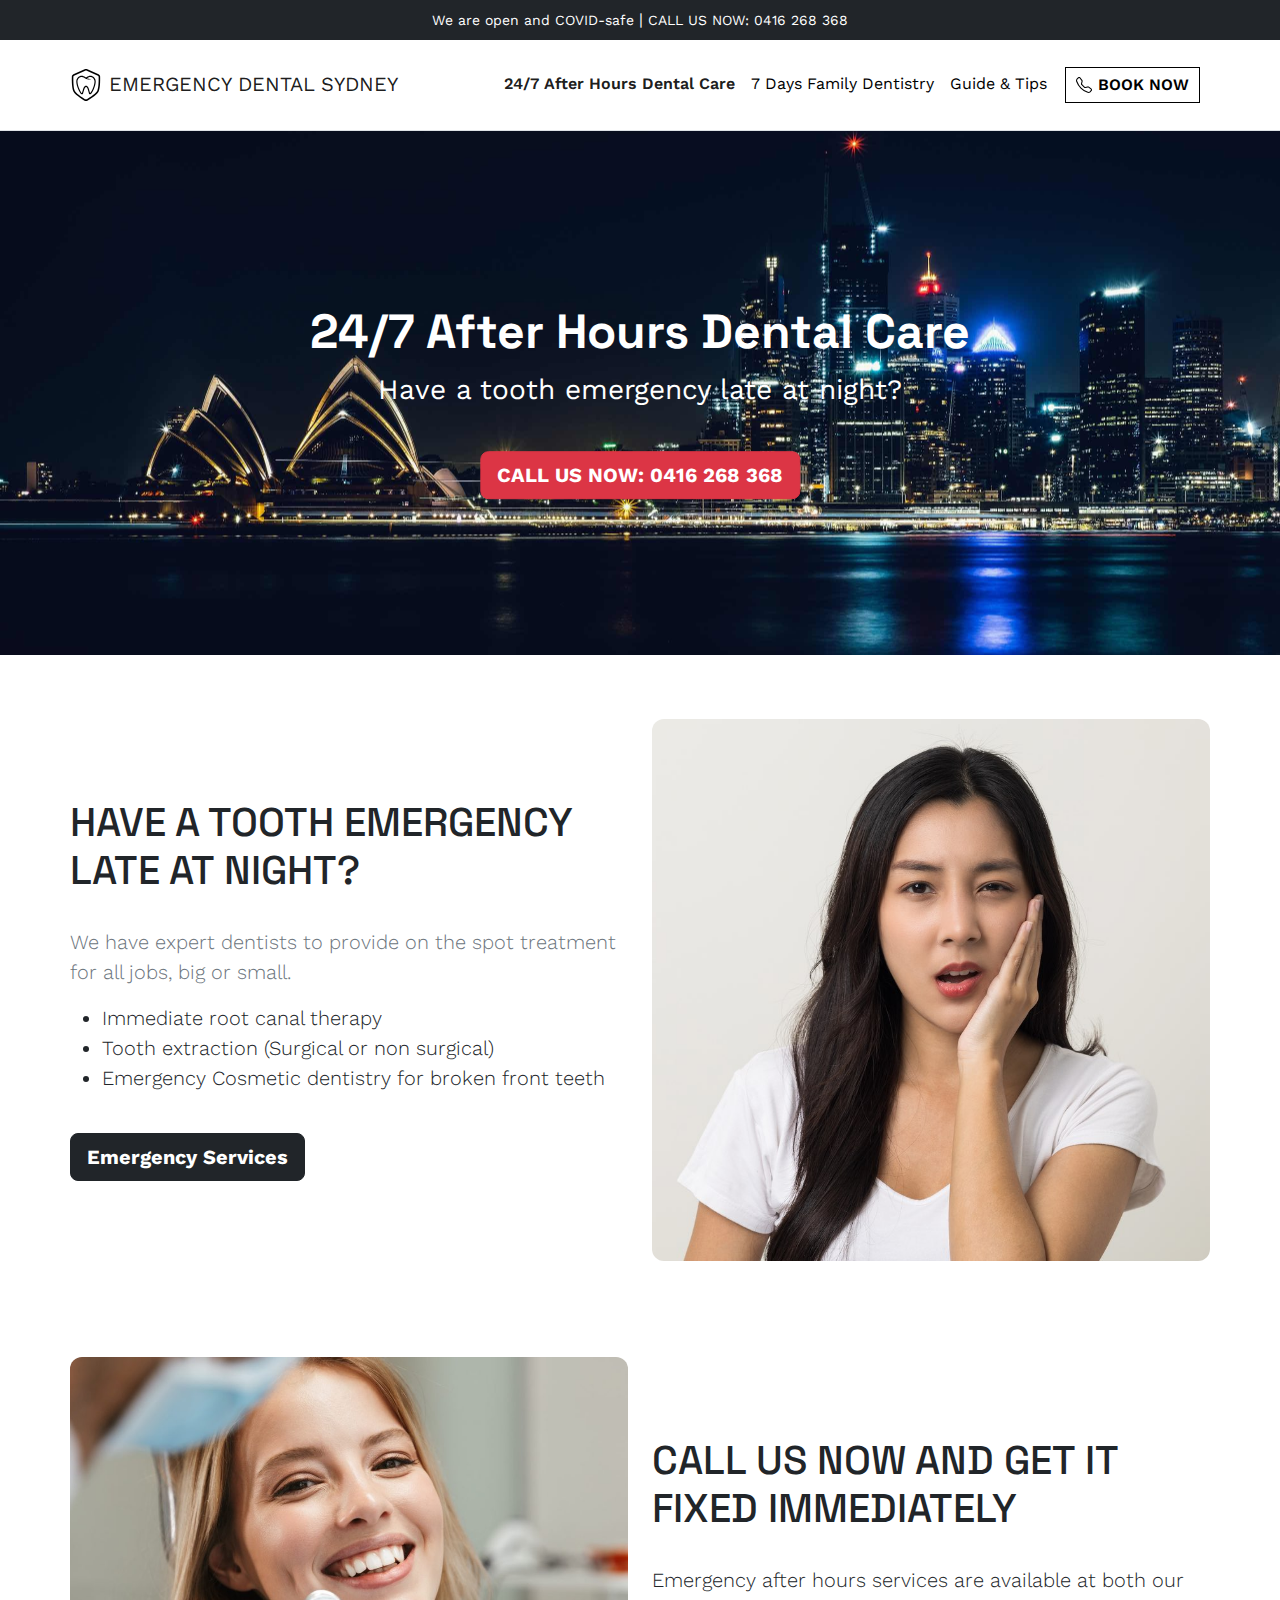
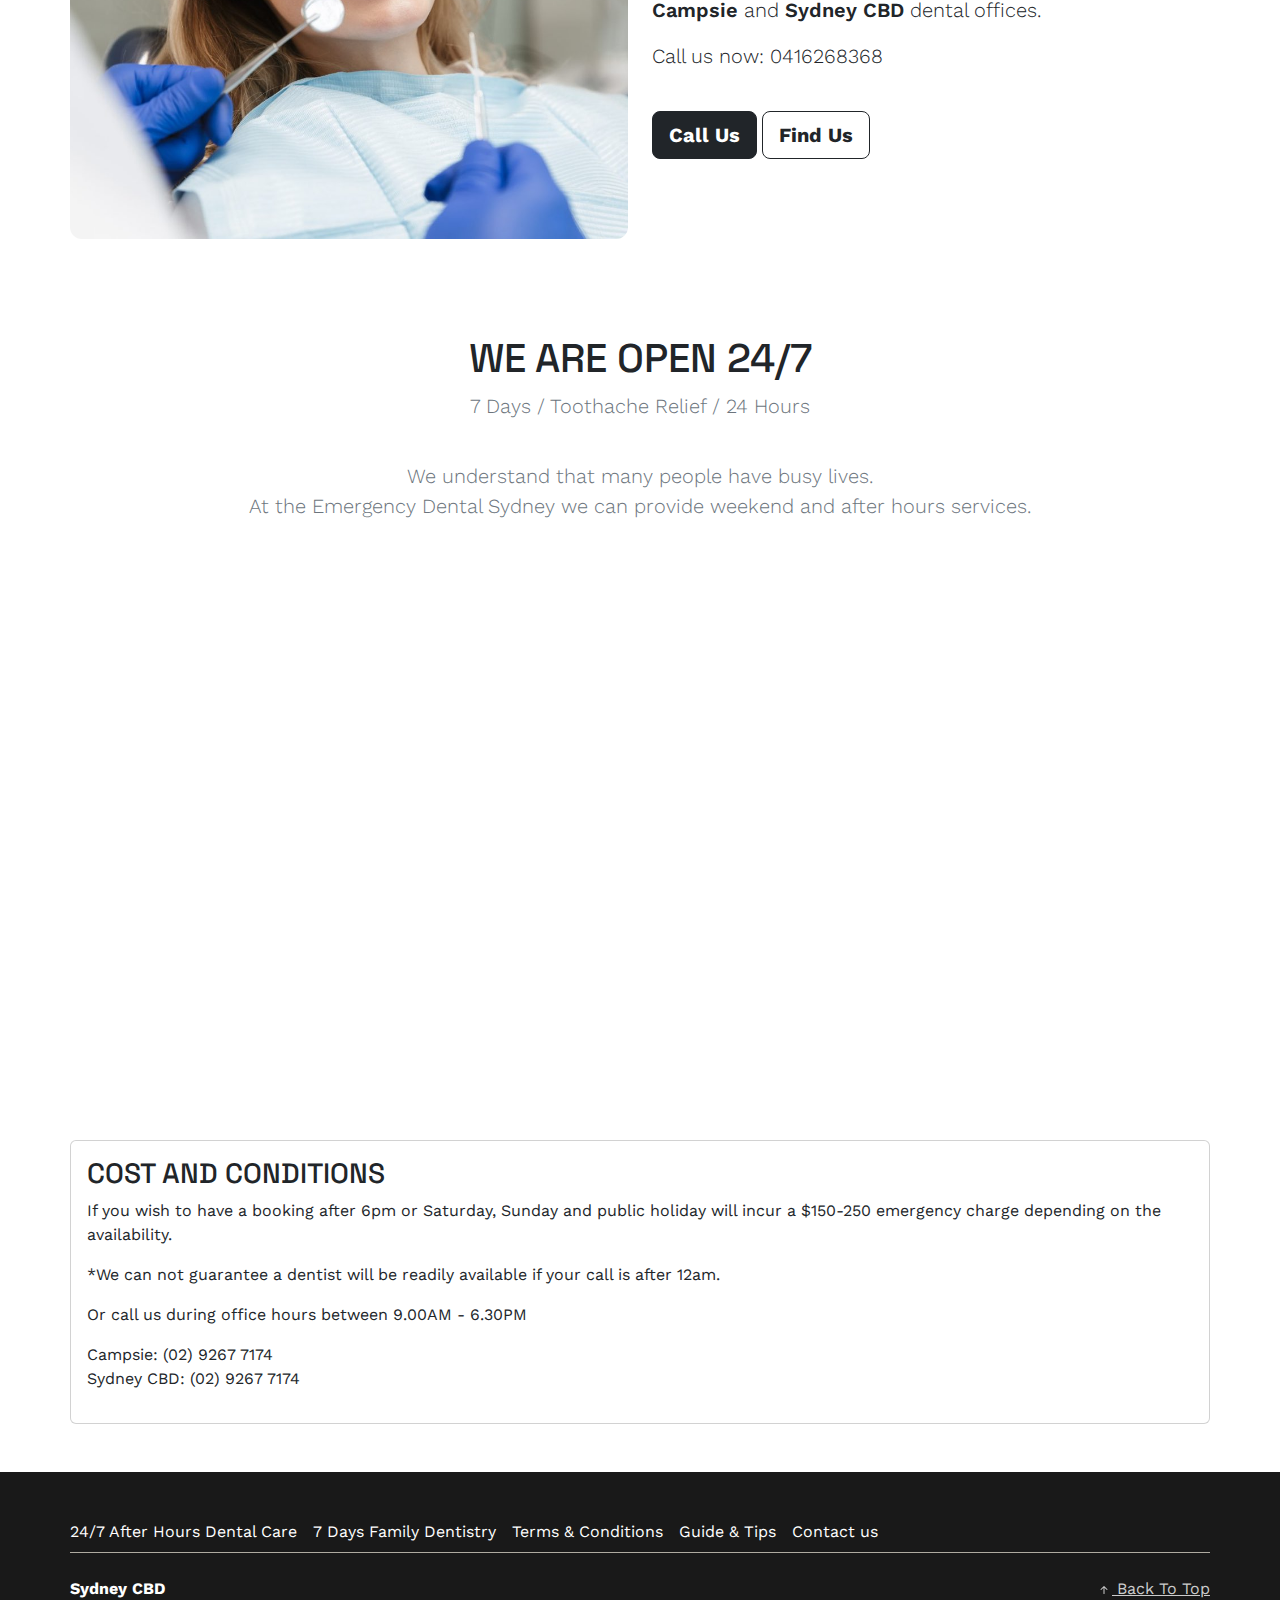
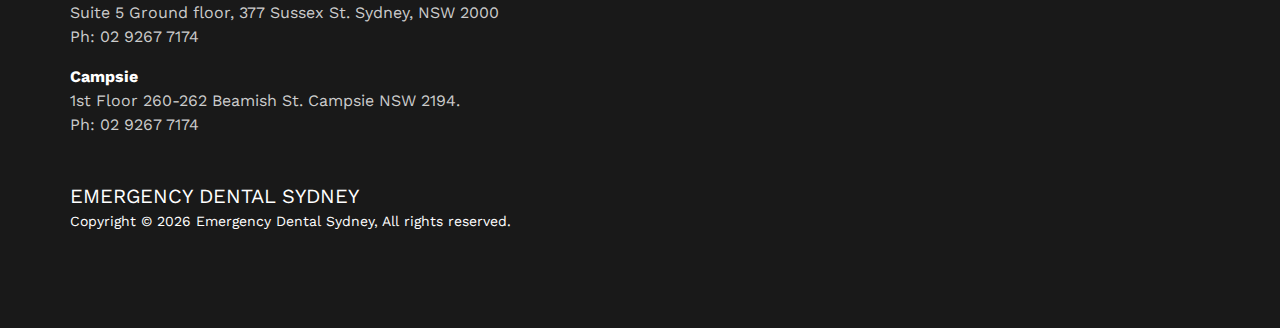
==== commit 53210424: "Domain name update" ====
--- a/index.html
+++ b/index.html
@@ -8,10 +8,10 @@
     <meta property="og:title" content="Emergency Dental Sydney" />
     <meta property="og:site_name" content="Emergency Dental Sydney" />
     <meta property="og:description" name="description" content="24/7 After Hours Dental Care, Campsie and Sydney CBD. Call us now on 0416 268 368" />
-    <meta property="og:url" content="https://emergencydentalsydney.com.au/" />
+    <meta property="og:url" content="https://emergencydentalservicesydney.com.au/" />
     <meta property="og:type" content="" />
     <meta name="twitter:card" content="summary"/>
-    <link rel="canonical" href="https://emergencydentalsydney.com.au/" />
+    <link rel="canonical" href="https://emergencydentalservicesydney.com.au/" />
     <!-- Begin Jekyll SEO tag v2.8.0 -->
     <title>Emergency Dental Sydney | 24/7 After Hours Dental Care, Campsie and Sydney CBD. Call us now on 0416 268 368</title>
     <meta name="generator" content="Jekyll v4.2.2" />
@@ -19,19 +19,19 @@
     <meta property="og:locale" content="en_US" />
     <meta name="description" content="24/7 After Hours Dental Care, Campsie and Sydney CBD. Call us now on 0416 268 368" />
     <meta property="og:description" content="24/7 After Hours Dental Care, Campsie and Sydney CBD. Call us now on 0416 268 368" />
-    <link rel="canonical" href="https://emergencydentalsydney.com.au/" />
-    <meta property="og:url" content="https://emergencydentalsydney.com.au/" />
+    <link rel="canonical" href="https://emergencydentalservicesydney.com.au/" />
+    <meta property="og:url" content="https://emergencydentalservicesydney.com.au/" />
     <meta property="og:site_name" content="Emergency Dental Sydney" />
     <meta property="og:type" content="website" />
     <meta name="twitter:card" content="summary" />
     <meta property="twitter:title" content="Emergency Dental Sydney" />
     <script type="application/ld+json">
-      {"@context":"https://schema.org","@type":"WebSite","description":"24/7 After Hours Dental Care, Campsie and Sydney CBD. Call us now on 0416 268 368","headline":"Emergency Dental Sydney","name":"Emergency Dental Sydney","url":"https://emergencydentalsydney.com.au/"}
+      {"@context":"https://schema.org","@type":"WebSite","description":"24/7 After Hours Dental Care, Campsie and Sydney CBD. Call us now on 0416 268 368","headline":"Emergency Dental Sydney","name":"Emergency Dental Sydney","url":"https://emergencydentalservicesydney.com.au/"}
     </script>
     <!-- End Jekyll SEO tag -->
-    <meta property="og:image" content="https://emergencydentalsydney.com.au/assets/brand/thumbnail.png">
-    <link rel="apple-touch-icon" href="https://emergencydentalsydney.com.au/assets/brand/apple-touch-icon.png">
-    <link rel="shortcut icon" href="https://emergencydentalsydney.com.au/assets/brand/favicon.png">
+    <meta property="og:image" content="https://emergencydentalservicesydney.com.au/assets/brand/thumbnail.png">
+    <link rel="apple-touch-icon" href="https://emergencydentalservicesydney.com.au/assets/brand/apple-touch-icon.png">
+    <link rel="shortcut icon" href="https://emergencydentalservicesydney.com.au/assets/brand/favicon.png">
     <!-- Style -->
     <link rel="stylesheet" href="./assets/styles/bootstrap.min.css?v=5.2.2">
     <link rel="stylesheet" href="./assets/styles/style.css?v=1674921764">
@@ -58,7 +58,7 @@
     <div class="container-xl">
       <!-- Logo -->
       <div class="navbar-header">
-        <a class="navbar-brand" href="https://emergencydentalsydney.com.au">
+        <a class="navbar-brand" href="https://emergencydentalservicesydney.com.au">
           <!-- <img class="navbar-brand-logo" src="./assets/brand/logo.png?v1674921764" width="120" height="" alt="Emergency Dental Sydney"> -->
           <strong>Emergency Dental Sydney</strong>
         </a>
@@ -71,7 +71,7 @@
       <!-- Global Navigation -->
       <nav id="globalHeaderNav" class="offcanvas offcanvas-end" tabindex="-1"  aria-labelledby="globalHeaderNavLabel">
         <div class="offcanvas-header">
-          <a class="navbar-brand offcanvas-title" id="globalHeaderNavLabel" href="https://emergencydentalsydney.com.au">Emergency Dental Sydney</a>
+          <a class="navbar-brand offcanvas-title" id="globalHeaderNavLabel" href="https://emergencydentalservicesydney.com.au">Emergency Dental Sydney</a>
           <button type="button" class="btn-close" data-bs-dismiss="offcanvas" aria-label="Close"></button>
         </div>
         <!-- /.offcanvas-header -->
@@ -232,7 +232,7 @@
               1st Floor 260-262 Beamish St. Campsie NSW 2194.<br>
               Ph: 02 9267 7174
             </address>
-            <a class="footer-logo" href="https://emergencydentalsydney.com.au">Emergency Dental Sydney</a>
+            <a class="footer-logo" href="https://emergencydentalservicesydney.com.au">Emergency Dental Sydney</a>
             <p class="site-copyright">Copyright &copy; <script>
                 document.write(/\d{4}/.exec(Date())[0])
               </script> Emergency Dental Sydney<span>, All rights reserved.</span></p>
